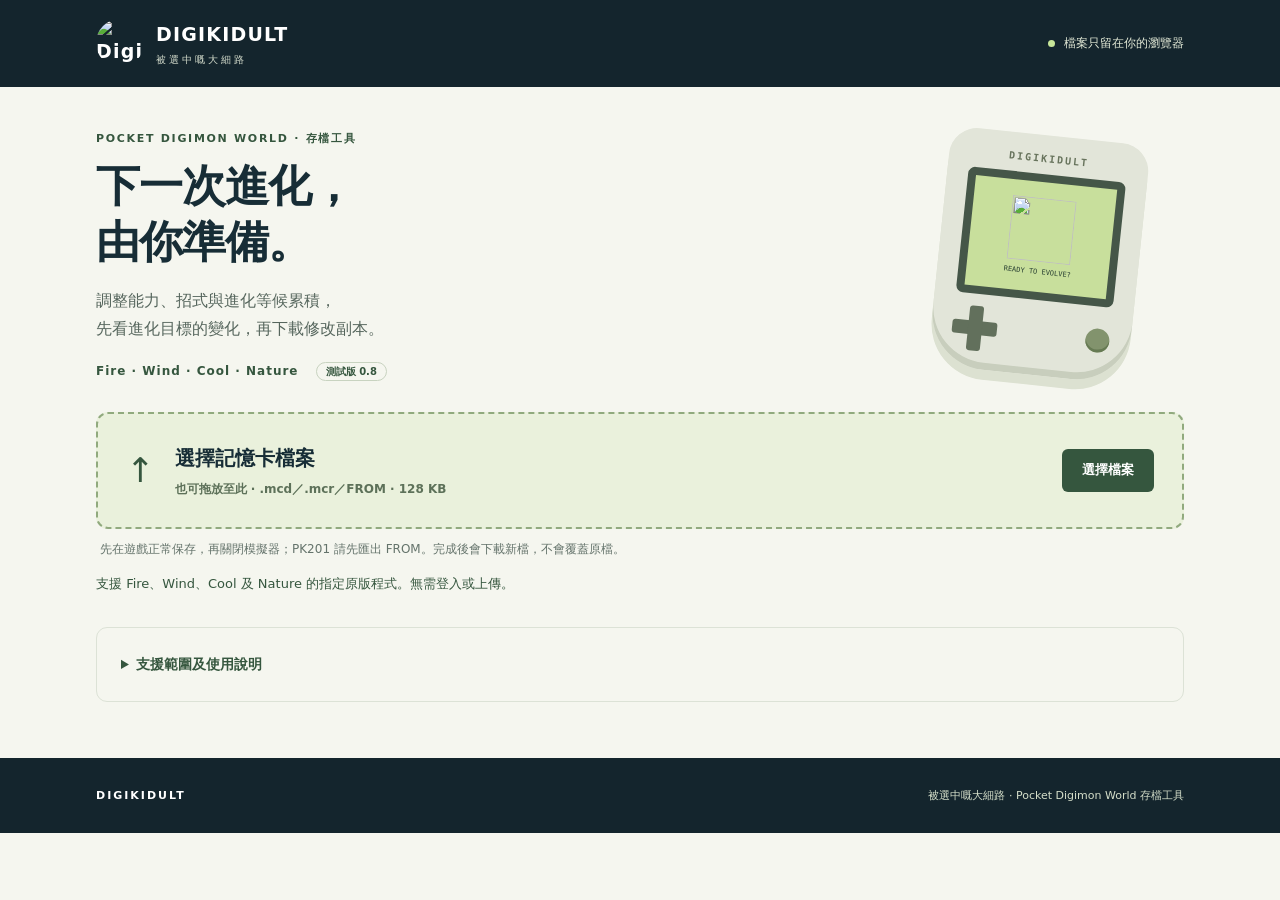
==== PocketDW_edit/index.html @ 3932dcb9 "Add files via upload" ====
<!doctype html>
<html lang="zh-Hant">
<head><meta charset="utf-8"><meta name="viewport" content="width=device-width,initial-scale=1"><meta http-equiv="Content-Security-Policy" content="connect-src 'none'; object-src 'none'; base-uri 'none'"><meta name="description" content="Pocket Digimon World 網頁版存檔修改器。離線處理卡檔，預覽進化目標，下載修改副本。"><title>DigiKidult｜Pocket Digimon World 存檔修改器</title><link rel="stylesheet" href="style.css"><script defer src="data.js"></script><script defer src="evolution-vm.js"></script><script defer src="replacement-data.js"></script><script defer src="replacement.js"></script><script defer src="core.js"></script><script defer src="app.js"></script></head>
<body>
<header class="site-header"><div class="header-inner"><a class="brand" href="#top"><img src="assets/digikidult-logo.jpg" width="48" height="48" alt="DigiKidult"><span>DIGIKIDULT<small>被選中嘅大細路</small></span></a><span class="local-pill"><span></span>檔案只留在你的瀏覽器</span></div></header>
<main id="top">
<section class="intro"><div><p class="eyebrow">POCKET DIGIMON WORLD · 存檔工具</p><h1>下一次進化，<br>由你準備。</h1><p class="intro-copy">調整能力、招式與進化等候累積，<br class="desktop-break">先看進化目標的變化，再下載修改副本。</p><p class="versions">Fire · Wind · Cool · Nature <span>測試版 0.8</span></p></div><div class="pocket" aria-hidden="true"><div class="pocket-top">DIGIKIDULT</div><div class="screen"><img src="assets/IMG1_003-portrait.png" alt=""><span>READY TO EVOLVE?</span></div><div class="controls"><i></i><b></b></div></div></section>
<section id="upload-section" aria-labelledby="upload-title"><h2 class="sr-only" id="upload-title">讀取存檔</h2><label class="drop-zone" id="drop-zone"><input id="file-input" type="file" aria-label="選擇記憶卡檔案"><span class="upload-icon" aria-hidden="true">↑</span><span><strong id="upload-label">選擇記憶卡檔案</strong><small>也可拖放至此 · .mcd／.mcr／FROM · 128 KB</small></span><span class="file-cta">選擇檔案</span></label><p class="upload-help">先在遊戲正常保存，再關閉模擬器；PK201 請先匯出 FROM。完成後會下載新檔，不會覆蓋原檔。</p></section>
<p id="status" class="status" role="status" aria-live="polite">支援 Fire、Wind、Cool 及 Nature 的指定原版程式。無需登入或上傳。</p><div id="load-error" class="notice error" role="alert" hidden></div>
<section id="workspace" hidden>
<div class="file-strip"><div><span class="tag" id="version-tag"></span><strong id="file-name"></strong><small id="card-detail"></small></div><button id="backup-btn" class="button subtle" type="button">下載原檔備份</button></div>
<div id="readonly-notice" class="notice" hidden><strong>這份卡檔暫時只能檢視</strong><ul id="readonly-reasons"></ul></div>
<div class="editor-layout"><aside class="partners"><div class="section-label"><span>01</span><h2>選擇夥伴</h2></div><div id="slot-list" role="group" aria-label="夥伴槽"></div><p class="aside-note">幼年期仍會顯示成長路線的參考圖像。直接更換目前支援 Fire、Wind、Cool 及 Nature 夥伴；活動切換及身份資料暫不開放。</p></aside>
<div class="editor-main"><div class="partner-heading"><div><p id="partner-context" class="eyebrow"></p><h2 id="partner-name"></h2><p id="partner-ja" lang="ja"></p></div><button id="reset-slot" class="text-button" type="button">還原這位夥伴</button></div>
<section class="panel" aria-labelledby="replacement-title"><div class="panel-heading"><h3 id="replacement-title">直接更換數碼獸</h3><span class="tag">四版更換測試</span></div><p>保留能力、招式、年齡及對戰紀錄，更換目前夥伴的種類與圖像，需要時一併更新適用對話。這不會按原版進化重新分配能力或重設等候時間。</p><p><strong>保留的參考育成時間：</strong><span id="life-age"></span></p><p class="field-note">由遊戲內累積值換算，並非現實遊玩時長；與下方的進化等候累積是兩項不同資料。這裏只供查看，不會重設年齡。</p><p id="life-warning" class="notice small" hidden></p><label>載入相應版本的資源資料<input id="replacement-pack" type="file" accept=".json"></label><p id="replacement-pack-status" class="field-note" role="status">資源資料在本機讀取，不會上傳；公開網頁下載包不包含遊戲原始圖像。</p><p id="replacement-lock" class="notice small"></p><fieldset id="replacement-fields"><legend class="sr-only">選擇更換目標</legend><label>更換成<select id="replacement-select"></select></label><div id="replacement-preview" class="evolution-preview"></div></fieldset><p id="replacement-evolution-note" class="notice small" hidden></p><p class="field-note">支援 Fire 24 隻、Wind 21 隻、Cool 17 隻及 Nature 17 隻，會按目標配對該版本的原版對話，只可更換活動中的正常成長夥伴。四版均有代表案例通過 PK201 圖像、心情對話、保存及重開測試。Nature 以原版資源製作的參考卡起步，來源與驗收範圍見使用說明；其他目標及分支尚未逐一遊玩驗收。請用副本測試。</p></section>
<section class="panel evolution-panel" aria-labelledby="evolution-title"><div class="panel-heading"><div><p class="eyebrow">進化準備</p><h3 id="evolution-title">進化等候累積</h3></div><span class="tag accent">重點功能</span></div><p>這是<strong>已等候的累積值</strong>，不是剩餘倒數。時間太高，有上限的路線反而會失效；其他進化條件仍然需要符合。</p><p id="wait-lock" class="notice small" hidden></p><fieldset id="wait-fields"><legend class="sr-only">調整進化等候累積</legend><div class="wait-controls"><label class="number-field">累積參考小時<span class="input-unit"><input id="wait-hours" type="number" min="0" max="48" step="any" inputmode="decimal"><span>小時</span></span></label><div class="presets" role="group" aria-label="等候時間快捷設定"><button type="button" data-wait="0">重設為 0</button><button type="button" data-wait="6">6 小時</button><button type="button" data-wait="24">24 小時</button><button type="button" data-wait="48">48 小時</button></div></div><small class="field-note">參考時間不等於現實時間。首版可設定 0–48 參考小時，涵蓋目前已知的等候條件。</small><details class="fine-adjust"><summary>精細調整原始計數</summary><label>累積計數<input id="wait-raw" type="number" min="0" max="5529600" step="1" inputmode="numeric"></label><small>原版有些上限只差 1 個計數便會失去資格。1 參考小時＝115,200 個計數。</small></details></fieldset><div class="preview-label">按目前條件，原版會選中的進化目標</div><div class="evolution-preview" id="evolution-preview" aria-live="polite"></div><p id="target-change" class="notice small" hidden></p><p class="field-note">預覽使用卡內的原版進化判定，會連同這次調整的能力及心情重新計算；不會直接更換數碼獸。</p></section>
<section class="panel" aria-labelledby="stats-title"><div class="panel-heading"><h3 id="stats-title">能力</h3><span class="caption">最大容量及戰鬥能力</span></div><fieldset id="stats-fields"><legend class="sr-only">調整六項能力</legend><div class="stats-grid" id="stats-grid"></div></fieldset><p class="field-note">提高最大 HP／MP 後，對戰開始時會補滿。若調低至目前值以下，修改預覽會一併列出目前值的調整。</p></section>
<section class="panel" aria-labelledby="battle-title"><div class="panel-heading"><h3 id="battle-title">對戰紀錄</h3><span class="caption">各項 0–255</span></div><p>可分別調整勝率用勝場、參戰次數，以及連勝／連敗相關計數。勝率用勝場不能多於參戰計數。</p><fieldset id="battle-fields"><legend class="sr-only">調整對戰紀錄</legend><div class="stats-grid" id="battle-grid"></div></fieldset><p id="battle-rate" class="field-note" aria-live="polite"></p><details><summary>為何這些數字可能跟印象中的勝敗不同？</summary><p>Fire 的 PS1 勝利流程會令連勝相關計數增加 2，卻不增加勝率用勝場；Wind 程式亦有相同處理。Cool 的 PS1 勝利及已測試的 PocketStation 勝利流程則各增加 1。連敗相關計數並非累積敗場；參戰計數亦不能當作完整終身紀錄。</p><p>修改這些數值可能影響進化條件，上方會重新預覽。這項功能不會改變已完成的對戰結果。</p></details></section>
<section class="panel" aria-labelledby="mood-title"><div class="panel-heading"><h3 id="mood-title">心情</h3><span class="caption">原版數值 0–15</span></div><fieldset id="mood-fields"><legend class="sr-only">調整心情</legend><div class="mood-control"><input id="mood-slider" aria-label="心情值" type="range" min="0" max="15" step="1"><input id="mood-number" aria-label="精確心情值" type="number" min="0" max="15" step="1" inputmode="numeric"></div></fieldset><p class="field-note">數字越大不代表越開心。不同心情也會影響進化路線，調整後請看上方目標預覽。</p></section>
<section class="panel" aria-labelledby="moves-title"><div class="panel-heading"><h3 id="moves-title">已學招式</h3><span id="move-count" class="tag"></span></div><p id="pending-note" class="notice small" hidden>有新招式尚待處理。請先在遊戲中確認或取消，再正常保存及重新讀取卡檔；其他項目仍可調整。</p><fieldset id="move-fields"><legend class="sr-only">調整已學招式</legend><div id="move-list" class="move-list"></div><div class="move-add"><label>搜尋招式<input id="move-search" type="search" placeholder="中文、日文或編號"></label><label class="move-select-label">新增招式<select id="move-select"></select></label><button id="add-move" class="button secondary" type="button">加入</button></div></fieldset><p class="field-note">只列共通及這位夥伴目前屬性的招式，最多 8 招。中文為閱讀譯名，日文保留對照；自學智力門檻供參考。</p></section>
</div></div>
<section class="review panel" aria-labelledby="review-title"><div class="section-label"><span>02</span><h2 id="review-title">核對修改</h2></div><p id="review-summary">尚未有改動。</p><div id="edit-error" class="notice error" role="alert" hidden></div><div id="change-list"></div><div class="download-row"><button id="reset-all" class="text-button" type="button">還原全部修改</button><button id="export-btn" class="button primary" type="button" disabled>下載修改版卡檔 <span aria-hidden="true">↓</span></button></div><p class="field-note">輸出會重新驗證，只改預覽列出的項目。下載後請用副本在模擬器載入、保存，再退出重開核對。</p><p id="download-status" role="status" aria-live="polite"></p></section>
</section>
<details class="help panel"><summary>支援範圍及使用說明</summary><p>支援已驗證的 128 KB 原始記憶卡、15 格 MCX0 遊戲檔，以及 Fire、Wind、Cool、Nature 的指定原版程式。其他版本只供檢視；不支援把單一存檔匯出檔、即時快照或光碟映像當作卡檔。</p><p>卡檔在本機瀏覽器處理，不會上傳。身份、姓名、合體歷史、未明旗標、遊戲程式會保留；直接更換時更新目標圖像，並按需要同步適用對話。不提供強制進化；直接更換只限已列明的測試範圍。</p><p>這是測試版：已進行原版程式判定及檔案檢查；部分更換案例已完成遊玩、保存及重開測試；其餘目標及全部分支仍需驗收。<a href="README.md">閱讀驗證及版本說明</a></p></details>
<noscript><p class="notice">請啟用 JavaScript 才能使用本機存檔工具。</p></noscript>
</main><footer><strong>DIGIKIDULT</strong><span>被選中嘅大細路 · Pocket Digimon World 存檔工具</span></footer>
</body></html>
---- PocketDW_edit/style.css ----
:root{--ink:#172d36;--muted:#64736b;--paper:#f5f6ef;--line:#dce2d6;--green:#35563e;--lime:#c7e699;--dark:#14252d;--white:#fff;--orange:#8a5628}*{box-sizing:border-box}body{margin:0;color:var(--ink);background:var(--paper);font:16px/1.75 system-ui,"Microsoft JhengHei",sans-serif}button,input,select{font:inherit}button,a,input,select{touch-action:manipulation}button{cursor:pointer}button:disabled{cursor:not-allowed;opacity:.45}a{color:var(--green)}[hidden]{display:none!important}:focus-visible{outline:3px solid #85aa50;outline-offset:3px}.sr-only{position:absolute;width:1px;height:1px;padding:0;margin:-1px;overflow:hidden;clip:rect(0,0,0,0);white-space:nowrap;border:0}.site-header{background:var(--dark);color:#fff}.header-inner{max-width:1140px;margin:auto;padding:18px 26px;display:flex;align-items:center;justify-content:space-between;gap:20px}.brand{display:flex;gap:12px;align-items:center;color:#fff;text-decoration:none;font-size:19px;font-weight:850;letter-spacing:1.2px}.brand img{border-radius:50%}.brand small{display:block;font-size:10px;font-weight:500;letter-spacing:3px;color:#d3dbcb}.local-pill{display:flex;gap:9px;align-items:center;font-size:12px;color:#e2e9d6}.local-pill>span{width:7px;height:7px;background:var(--lime);border-radius:50%}main{max-width:1140px;margin:auto;padding:0 26px 36px}.intro{display:grid;grid-template-columns:1fr 290px;align-items:center;gap:40px;padding:42px 0 30px}.eyebrow{font-size:11px;letter-spacing:1.7px;font-weight:750;color:var(--green);margin:0 0 10px}h1{font-size:44px;line-height:1.28;letter-spacing:-1px;margin:8px 0 16px}h2,h3{line-height:1.4;margin:0}h2{font-size:24px}h3{font-size:22px}.intro-copy{font-size:16px;color:#56665d;margin:0}.versions{font-size:12px;letter-spacing:1px;font-weight:700;color:var(--green);margin:18px 0 0}.versions span{margin-left:12px;padding:3px 9px;border:1px solid #c8d3c0;border-radius:20px;font-size:10px;letter-spacing:0}.pocket{width:200px;justify-self:center;transform:rotate(6deg);border-radius:28px 28px 56px 56px;background:#e2e5d9;padding:18px 21px 22px;box-shadow:inset 0 -7px 0 #c8cebd,0 10px 0 #dce1d1}.pocket-top{text-align:center;font:bold 10px monospace;letter-spacing:2px;color:#68745d;padding-bottom:10px}.screen{background:#c8df9c;border:8px solid #455648;border-radius:7px;height:126px;display:flex;flex-direction:column;align-items:center;justify-content:center;image-rendering:pixelated}.screen img{width:64px;height:64px;object-fit:contain;image-rendering:pixelated}.screen span{font:7px monospace;padding-top:6px;color:#294032}.controls{height:38px;display:flex;align-items:center;justify-content:space-between;margin-top:15px}.controls i{width:45px;height:14px;background:#62705c;border-radius:3px;position:relative}.controls i:after{content:"";position:absolute;width:14px;height:45px;background:#62705c;left:16px;top:-15px;border-radius:3px}.controls b{width:24px;height:24px;border-radius:50%;background:#82936d;box-shadow:inset 0 -3px #667a53}.drop-zone{position:relative;display:flex;align-items:center;gap:20px;padding:27px 28px;border:2px dashed #91aa7e;border-radius:12px;background:#eaf1dc;cursor:pointer;overflow:hidden}.drop-zone:focus-within,.drop-zone.dragging{outline:3px solid #70964d;outline-offset:3px;background:#deebc7}.drop-zone input{position:absolute;width:1px;height:1px;opacity:0}.upload-icon{font-size:34px;font-weight:300;color:var(--green);line-height:1}.drop-zone strong{display:block;font-size:20px;overflow-wrap:anywhere}.drop-zone small{display:block;font-size:12px;color:#5d7159;margin-top:3px}.file-cta{margin-left:auto;flex-shrink:0;background:var(--green);color:white;padding:10px 20px;border-radius:6px;font-size:13px;font-weight:700}.upload-help{color:var(--muted);font-size:12px;margin:10px 4px}.status{font-size:13px;color:var(--green);min-height:1.75em}.notice{background:#fff4dd;border:1px solid #e4d0a5;border-radius:8px;padding:15px 18px;color:#694b29;font-size:14px;margin:16px 0}.notice.error{background:#fceee8;border-color:#e3b7a8;color:#8b3b28}.notice.small{padding:10px 13px;font-size:12px}.notice ul{margin-bottom:0;padding-left:20px}.file-strip{display:flex;justify-content:space-between;align-items:center;gap:18px;padding:20px 0;margin:20px 0;border-top:1px solid var(--line);border-bottom:1px solid var(--line)}.file-strip strong{font-size:14px;margin-left:9px;overflow-wrap:anywhere}.file-strip small{display:block;font-size:11px;color:var(--muted);margin-top:6px}.tag{display:inline-block;padding:3px 10px;border-radius:20px;background:#e8eddf;color:var(--green);font-size:11px;font-weight:750;white-space:nowrap}.tag.accent{background:var(--lime)}.button{border:0;border-radius:7px;padding:11px 18px;font-size:14px;font-weight:750;line-height:1.5;display:inline-flex;gap:18px;align-items:center;justify-content:center}.button.primary{background:var(--green);color:white;padding:15px 24px;font-size:16px}.button.secondary{background:#e3eccf;color:var(--green)}.button.subtle{border:1px solid #c9d2c0;color:var(--green);background:transparent;font-size:12px}.text-button{background:none;border:0;padding:8px 0;color:var(--green);text-decoration:underline;text-underline-offset:5px;font-size:12px}.editor-layout{display:grid;grid-template-columns:230px minmax(0,1fr);gap:26px;margin-top:30px}.partners{align-self:start;position:sticky;top:20px}.section-label{display:flex;align-items:center;gap:12px;margin-bottom:18px}.section-label>span{font:11px monospace;letter-spacing:1px;color:var(--green);background:#e3ebd5;border-radius:50%;width:28px;height:28px;display:grid;place-items:center}.section-label h2{font-size:19px}.slot-button{width:100%;display:flex;align-items:center;gap:12px;border:1px solid var(--line);border-radius:9px;margin:8px 0;padding:12px;background:#fff;color:var(--ink);text-align:left;min-height:83px}.slot-button.active{border:2px solid #54764b;padding:11px;background:#eaf1df}.slot-button img{width:42px;height:42px;image-rendering:pixelated;object-fit:contain;flex-shrink:0}.slot-button strong{display:block;font-size:14px}.slot-button small{display:block;font-size:10px;color:var(--muted);margin-top:4px}.slot-button .empty-icon{width:42px;height:42px;border:1px dashed #b9c3ad;border-radius:50%;display:grid;place-items:center;color:#7b8b71}.aside-note{font-size:11px;color:var(--muted);line-height:1.9;padding:10px 3px}.partner-heading{display:flex;justify-content:space-between;align-items:center;gap:12px;margin-bottom:18px}.partner-heading h2{font-size:27px}.partner-heading [lang=ja]{font-size:12px;color:var(--muted);margin:6px 0 0}.partner-heading .eyebrow{margin-bottom:5px;font-size:10px}.panel{border:1px solid var(--line);background:white;border-radius:11px;padding:24px;margin-bottom:20px;min-width:0}.panel p{font-size:13px;color:#5b6c61}.panel-heading{display:flex;align-items:center;justify-content:space-between;gap:12px;margin-bottom:14px}.caption{font-size:11px;color:var(--muted)}.evolution-panel{border-top:4px solid #89ab62;background:linear-gradient(130deg,#fff 65%,#f0f5e7)}.evolution-panel .eyebrow{margin-bottom:4px}fieldset{border:0;padding:0;margin:0;min-width:0}fieldset:disabled{opacity:.6}label{font-size:13px;font-weight:600}input[type=number],input[type=search],select{display:block;min-width:0;width:100%;border:1px solid #cbd4c2;border-radius:6px;background:#fff;color:var(--ink);padding:10px 12px;margin-top:6px;line-height:1.5}input[type=number]:focus,input[type=search]:focus,select:focus{border-color:#5f8148;outline:2px solid #d3e4b8}input:invalid{border-color:#ae6649}.wait-controls{display:flex;gap:18px;align-items:end;flex-wrap:wrap}.number-field{min-width:175px;flex:1}.input-unit{position:relative;display:block}.input-unit input{padding-right:50px;font-weight:800;font-size:21px}.input-unit>span{position:absolute;right:13px;top:18px;font-size:11px;color:var(--muted)}.presets{display:grid;grid-template-columns:repeat(2,1fr);gap:7px;padding-bottom:1px}.presets button{background:#edf3e2;border:1px solid #d3dfc4;border-radius:6px;color:var(--green);padding:9px 12px;font-size:12px;font-weight:650}.presets button:first-child{background:#d9e9bd}.field-note{display:block;font-size:11px!important;color:var(--muted)!important;line-height:1.85;margin:12px 0 0}.fine-adjust{font-size:11px;border-top:1px solid var(--line);margin-top:14px;padding:10px 0}.fine-adjust summary{cursor:pointer;color:var(--green)}.fine-adjust label{display:block;max-width:240px;margin-top:10px}.fine-adjust small{display:block;margin-top:8px;color:var(--muted)}.preview-label{font-size:11px;font-weight:750;color:var(--green);margin:15px 0 10px}.evolution-preview{display:grid;grid-template-columns:1fr 26px 1fr;align-items:center;gap:10px}.evo-result{background:#f0f4e8;border:1px solid #dce5d0;border-radius:8px;padding:14px;display:flex;align-items:center;gap:12px;min-height:90px}.evo-result>img{width:44px;height:44px;image-rendering:pixelated;object-fit:contain}.evo-result small{display:block;font-size:10px;color:var(--muted)}.evo-result strong{font-size:14px;display:block}.evo-result .no-target{font-size:13px}.evo-result.after{background:#e4efd3;border-color:#c4d7ae}.evo-arrow{font-size:22px;color:#789162;text-align:center}.preview-unavailable{grid-column:1/-1;font-size:13px;padding:14px;background:#eff2e9;border-radius:7px;color:var(--muted)}.stats-grid{display:grid;grid-template-columns:repeat(3,minmax(0,1fr));gap:16px}.stats-grid label span{display:block;font-size:10px;color:var(--muted);font-weight:400}.stats-grid input{font-size:19px;font-weight:750}.mood-control{display:flex;align-items:center;gap:24px}.mood-control input[type=range]{flex:1;accent-color:var(--green)}.mood-control input[type=number]{width:82px;font-size:19px;font-weight:750;margin:0}.move-list{display:grid;gap:8px}.move-chip{display:flex;align-items:center;gap:12px;padding:11px 13px;background:#f2f5ec;border-radius:7px;border:1px solid #e3e8d9}.move-chip>span{flex:1;min-width:0}.move-chip strong{display:block;font-size:14px}.move-chip small{display:block;font-size:11px;color:var(--muted)}.move-chip button{border:0;background:transparent;font-size:20px;color:#68785e;padding:0 7px}.move-add{display:grid;grid-template-columns:1fr 1.5fr auto;gap:10px;align-items:end;margin-top:18px}.move-add input,.move-add select{font-size:12px;padding:10px 9px}.move-add .button{font-size:12px;padding:11px}.review{margin-top:18px;background:#edf2e3;border-color:#cfdcc0}.review .section-label{margin-bottom:10px}.change-row{display:grid;grid-template-columns:1.3fr 1fr;gap:20px;padding:13px 0;border-bottom:1px solid #d7e0cd;font-size:13px}.change-row>strong{font-size:12px}.change-values{color:#455a43;overflow-wrap:anywhere}.change-values del{color:#86917d;text-decoration-thickness:1px}.change-values b{font-weight:750}.download-row{display:flex;justify-content:space-between;align-items:center;gap:16px;margin-top:23px}.help{margin-top:32px;background:transparent}.help summary{font-size:14px;font-weight:750;cursor:pointer;color:var(--green)}footer{background:var(--dark);color:#d4dec9;display:flex;justify-content:space-between;gap:18px;padding:28px max(26px,calc((100vw - 1088px)/2));font-size:11px}footer strong{letter-spacing:2px;color:#fff}
@media(max-width:850px){.editor-layout{grid-template-columns:180px minmax(0,1fr);gap:18px}.slot-button{padding:10px;gap:8px}.slot-button.active{padding:9px}.slot-button img{width:34px;height:34px}.slot-button strong{font-size:12px}.panel{padding:20px}.stats-grid{grid-template-columns:repeat(2,minmax(0,1fr))}.move-add{grid-template-columns:1fr auto}.move-add>label:first-child{grid-column:1/-1}.intro{grid-template-columns:1fr 230px}.evo-result{gap:8px;padding:10px}.evo-result>img{width:32px;height:32px}}
@media(max-width:620px){.header-inner{padding:14px 18px}.brand{font-size:15px;gap:9px}.brand img{width:38px;height:38px}.brand small{font-size:8px;letter-spacing:1px}.local-pill{font-size:0;gap:0}.local-pill>span{width:9px;height:9px}main{padding:0 16px 24px}.intro{grid-template-columns:1fr 120px;gap:6px;padding:28px 0 24px}h1{font-size:29px}.intro .eyebrow{font-size:8px;letter-spacing:.7px}.intro-copy{font-size:12px;line-height:1.9}.desktop-break{display:none}.versions{font-size:10px;letter-spacing:.5px}.versions span{font-size:8px;margin-left:5px;padding:2px 5px}.pocket{width:108px;padding:11px 11px 16px;border-radius:18px 18px 31px 31px}.pocket-top{font-size:6px;letter-spacing:1px;padding-bottom:6px}.screen{border-width:5px;height:73px}.screen img{width:38px;height:38px}.screen span{font-size:4px;padding-top:2px}.controls{height:20px;margin-top:10px}.controls i{width:25px;height:8px}.controls i:after{height:25px;width:8px;left:9px;top:-9px}.controls b{width:15px;height:15px}.drop-zone{padding:20px 15px;gap:12px}.drop-zone strong{font-size:16px}.drop-zone small{font-size:10px}.upload-icon{font-size:28px}.file-cta{display:none}.upload-help,.status{font-size:11px}.file-strip{align-items:start;gap:10px;padding:16px 0}.file-strip strong{display:block;margin:7px 0 0;font-size:12px}.file-strip .button{font-size:10px;padding:8px;flex-shrink:0}.editor-layout{display:block;margin-top:20px}.partners{position:static}.partners .section-label{margin-bottom:10px}#slot-list{display:flex;gap:8px;overflow-x:auto;padding:2px 2px 8px}.slot-button{width:140px;min-width:140px;margin:0;min-height:72px;gap:8px}.slot-button img{width:34px;height:34px}.slot-button strong{font-size:12px}.slot-button small{font-size:9px}.aside-note{font-size:10px;padding:0;margin:8px 0 22px}.partner-heading{margin:18px 0}.partner-heading h2{font-size:23px}.partner-heading .text-button{font-size:10px}.partner-heading .eyebrow{font-size:9px}.panel{padding:17px;margin-bottom:16px}.panel-heading{gap:10px}h3{font-size:20px}.caption{font-size:10px}.panel p{font-size:12px}.wait-controls{gap:12px;display:block}.number-field{display:block}.presets{grid-template-columns:repeat(4,1fr);margin-top:12px}.presets button{padding:8px 4px;font-size:10px}.input-unit input{font-size:21px}.fine-adjust{font-size:10px}.evolution-preview{gap:5px;grid-template-columns:1fr 20px 1fr}.evo-result{display:flex;flex-direction:column;gap:5px;text-align:center;padding:12px 7px;min-height:120px}.evo-result>img{width:42px;height:42px}.evo-result strong{font-size:12px}.evo-result small{font-size:9px}.stats-grid{gap:12px}.stats-grid input{font-size:19px}.stats-grid label{font-size:12px}.stats-grid label span{font-size:9px}.field-note{font-size:10px!important}.move-chip strong{font-size:13px}.move-chip small{font-size:10px}.move-add{gap:9px}.move-add label{font-size:11px}.move-add select{font-size:11px}.review{padding:18px}.change-row{grid-template-columns:1fr;gap:6px;padding:12px 0}.change-row>strong{font-size:12px}.download-row{flex-direction:column-reverse;gap:13px}.download-row .primary{width:100%;font-size:15px;padding:14px}.help{margin-top:24px}footer{padding:23px 18px;flex-direction:column;gap:6px;font-size:10px}}
@media(prefers-reduced-motion:reduce){*{scroll-behavior:auto!important}}
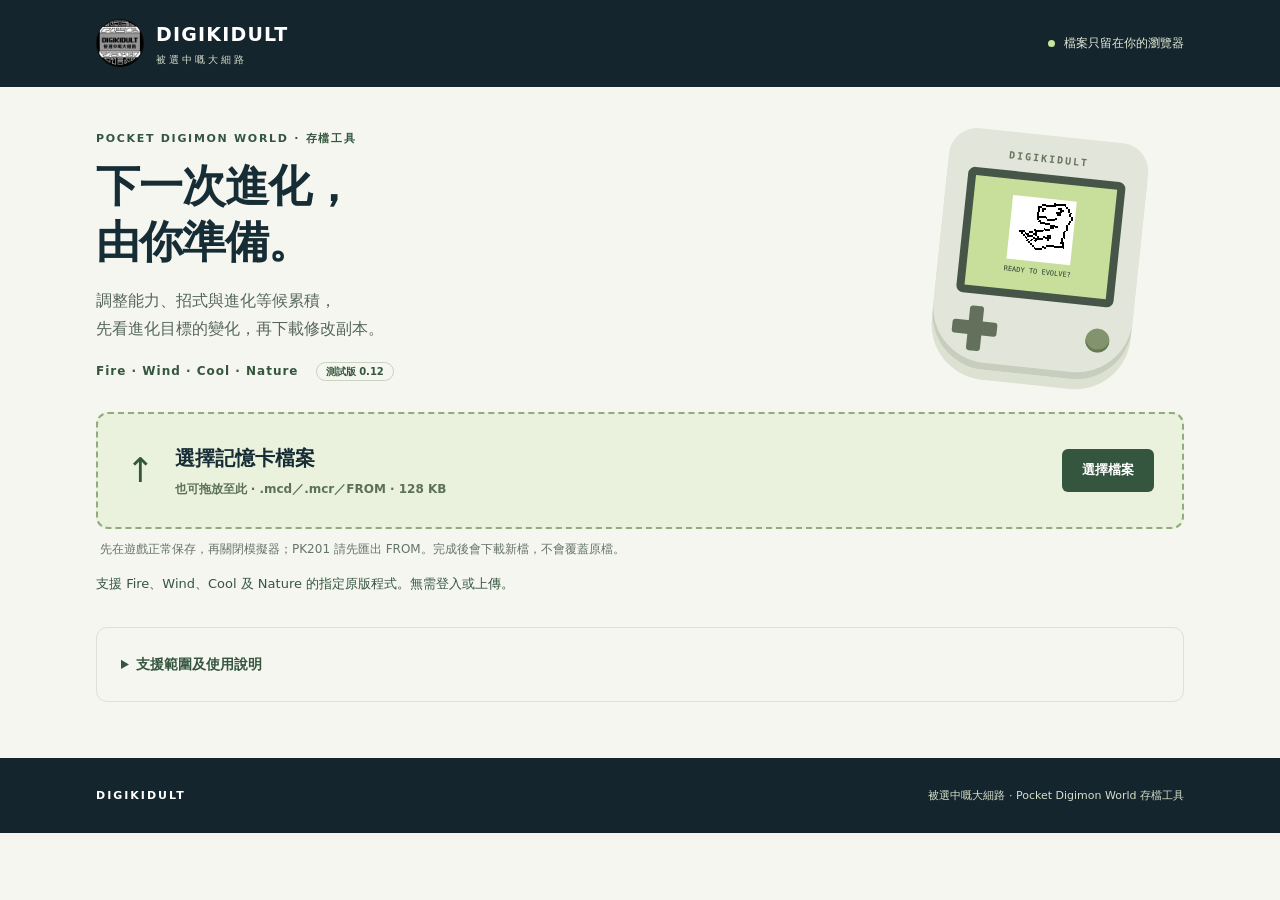
==== commit 0745c1c5: "Add files via upload" ====
--- a/PocketDW_edit/index.html
+++ b/PocketDW_edit/index.html
@@ -1,27 +1,29 @@
 <!doctype html>
 <html lang="zh-Hant">
-<head><meta charset="utf-8"><meta name="viewport" content="width=device-width,initial-scale=1"><meta http-equiv="Content-Security-Policy" content="connect-src 'none'; object-src 'none'; base-uri 'none'"><meta name="description" content="Pocket Digimon World 網頁版存檔修改器。離線處理卡檔，預覽進化目標，下載修改副本。"><title>DigiKidult｜Pocket Digimon World 存檔修改器</title><link rel="stylesheet" href="style.css"><script defer src="data.js"></script><script defer src="evolution-vm.js"></script><script defer src="replacement-data.js"></script><script defer src="replacement.js"></script><script defer src="core.js"></script><script defer src="app.js"></script></head>
+<head><meta charset="utf-8"><meta name="viewport" content="width=device-width,initial-scale=1"><meta http-equiv="Content-Security-Policy" content="connect-src 'none'; object-src 'none'; base-uri 'none'"><meta name="description" content="Pocket Digimon World 網頁版存檔修改器。離線處理卡檔，預覽進化目標，下載修改副本。"><title>DigiKidult｜Pocket Digimon World 存檔修改器</title><link rel="stylesheet" href="style.css"><script defer src="data.js"></script><script defer src="evolution-vm.js"></script><script defer src="replacement-data.js"></script><script defer src="replacement.js"></script><script defer src="preparation-data.js"></script><script defer src="preparation.js"></script><script defer src="core.js"></script><script defer src="app.js"></script></head>
 <body>
 <header class="site-header"><div class="header-inner"><a class="brand" href="#top"><img src="assets/digikidult-logo.jpg" width="48" height="48" alt="DigiKidult"><span>DIGIKIDULT<small>被選中嘅大細路</small></span></a><span class="local-pill"><span></span>檔案只留在你的瀏覽器</span></div></header>
 <main id="top">
-<section class="intro"><div><p class="eyebrow">POCKET DIGIMON WORLD · 存檔工具</p><h1>下一次進化，<br>由你準備。</h1><p class="intro-copy">調整能力、招式與進化等候累積，<br class="desktop-break">先看進化目標的變化，再下載修改副本。</p><p class="versions">Fire · Wind · Cool · Nature <span>測試版 0.8</span></p></div><div class="pocket" aria-hidden="true"><div class="pocket-top">DIGIKIDULT</div><div class="screen"><img src="assets/IMG1_003-portrait.png" alt=""><span>READY TO EVOLVE?</span></div><div class="controls"><i></i><b></b></div></div></section>
+<section class="intro"><div><p class="eyebrow">POCKET DIGIMON WORLD · 存檔工具</p><h1>下一次進化，<br>由你準備。</h1><p class="intro-copy">調整能力、招式與進化等候累積，<br class="desktop-break">先看進化目標的變化，再下載修改副本。</p><p class="versions">Fire · Wind · Cool · Nature <span>測試版 0.12</span></p></div><div class="pocket" aria-hidden="true"><div class="pocket-top">DIGIKIDULT</div><div class="screen"><img src="assets/IMG1_003-portrait.png" alt=""><span>READY TO EVOLVE?</span></div><div class="controls"><i></i><b></b></div></div></section>
 <section id="upload-section" aria-labelledby="upload-title"><h2 class="sr-only" id="upload-title">讀取存檔</h2><label class="drop-zone" id="drop-zone"><input id="file-input" type="file" aria-label="選擇記憶卡檔案"><span class="upload-icon" aria-hidden="true">↑</span><span><strong id="upload-label">選擇記憶卡檔案</strong><small>也可拖放至此 · .mcd／.mcr／FROM · 128 KB</small></span><span class="file-cta">選擇檔案</span></label><p class="upload-help">先在遊戲正常保存，再關閉模擬器；PK201 請先匯出 FROM。完成後會下載新檔，不會覆蓋原檔。</p></section>
 <p id="status" class="status" role="status" aria-live="polite">支援 Fire、Wind、Cool 及 Nature 的指定原版程式。無需登入或上傳。</p><div id="load-error" class="notice error" role="alert" hidden></div>
 <section id="workspace" hidden>
 <div class="file-strip"><div><span class="tag" id="version-tag"></span><strong id="file-name"></strong><small id="card-detail"></small></div><button id="backup-btn" class="button subtle" type="button">下載原檔備份</button></div>
 <div id="readonly-notice" class="notice" hidden><strong>這份卡檔暫時只能檢視</strong><ul id="readonly-reasons"></ul></div>
-<div class="editor-layout"><aside class="partners"><div class="section-label"><span>01</span><h2>選擇夥伴</h2></div><div id="slot-list" role="group" aria-label="夥伴槽"></div><p class="aside-note">幼年期仍會顯示成長路線的參考圖像。直接更換目前支援 Fire、Wind、Cool 及 Nature 夥伴；活動切換及身份資料暫不開放。</p></aside>
+<p id="batch-summary" class="notice small" role="status"></p><div class="editor-layout"><aside class="partners"><div class="section-label"><span>01</span><h2>選擇夥伴</h2></div><div id="slot-list" role="group" aria-label="夥伴槽"></div><p class="aside-note">幼年期仍會顯示成長路線的參考圖像。五個位置可分別準備同版本進化，包含休止中的夥伴。直接更換仍只限活動夥伴；活動切換及身份資料暫不開放。</p></aside>
 <div class="editor-main"><div class="partner-heading"><div><p id="partner-context" class="eyebrow"></p><h2 id="partner-name"></h2><p id="partner-ja" lang="ja"></p></div><button id="reset-slot" class="text-button" type="button">還原這位夥伴</button></div>
+<section class="panel evolution-panel" aria-labelledby="prepare-title"><div class="panel-heading"><h3 id="prepare-title">回到 PS1 正式進化</h3><span class="tag accent">四版自動配好條件</span></div><p>只列目前種類在原版直接相連的下一階，不會跳級或跨版本。選好目標後，工具會一併配好能力、時間、合體屬性／次數、心情、參戰及照顧紀錄。</p><label>準備進化成<select id="prepare-select"></select></label><label class="preparation-mode-label">配搭方式<select id="prepare-mode"><option value="minimal">改動最少</option><option value="keepStats">盡量保留能力</option></select></label><p class="field-note">「改動最少」可降低能力以避開其他路線；「盡量保留能力」只保留或提高六項能力，無可用方案時會提示，不會自行降能力。兩種方式都會自動配好所需合體及照顧紀錄。</p><p id="prepare-lock" class="notice small" hidden></p><button id="prepare-apply" class="button secondary" type="button">自動配好進化條件</button> <button id="prepare-cancel" class="text-button" type="button" hidden>取消進化準備標記</button><p id="prepare-status" class="field-note" role="status"></p><details><summary>查看建議方案：所需／目前／套用後</summary><div id="prepare-requirements" class="requirement-list"></div></details><p class="field-note">比較同一配對的不同達成方法，按所選方式配搭。會自動修改所需合體及照顧紀錄，不代表在遊戲實際完成過合體。已有育成時間不會降低；不需要更換用資源包。</p><p class="notice small">四版 125 組指定配對的原版條件及優先次序已研究。四版六組抽樣已通過 PS1 進化、保存及重開，涵蓋合體屬性、次數、照顧紀錄及替代方法。其餘配對、同卡多夥伴切換及新保留能力方案尚未逐項實際遊玩驗收，請用副本測試；詳見使用說明。</p><details><summary>如何使用及撤回？</summary><p>套用後先看下方「核對修改」，下載副本並在 PS1 遊戲選「進化」確認。可先為卡內其他同版本夥伴設定目標，一次下載；回 PS1 逐隻切換、讓遊戲更新配套，再確認進化。完成保存，再載入新存檔才可準備下一階。種類、程式、圖像及對話會保留，由遊戲正式處理進化；不能與直接更換同時套用。</p><p>取消標記只撤回方案補足的育成時間，其餘已套用數值仍保留；完全撤回請按「還原這位夥伴」。幼年期、離家、待確認招式、特殊生命或生命結束範圍不提供方案。</p></details></section>
 <section class="panel" aria-labelledby="replacement-title"><div class="panel-heading"><h3 id="replacement-title">直接更換數碼獸</h3><span class="tag">四版更換測試</span></div><p>保留能力、招式、年齡及對戰紀錄，更換目前夥伴的種類與圖像，需要時一併更新適用對話。這不會按原版進化重新分配能力或重設等候時間。</p><p><strong>保留的參考育成時間：</strong><span id="life-age"></span></p><p class="field-note">由遊戲內累積值換算，並非現實遊玩時長；與下方的進化等候累積是兩項不同資料。這裏只供查看，不會重設年齡。</p><p id="life-warning" class="notice small" hidden></p><label>載入相應版本的資源資料<input id="replacement-pack" type="file" accept=".json"></label><p id="replacement-pack-status" class="field-note" role="status">資源資料在本機讀取，不會上傳；公開網頁下載包不包含遊戲原始圖像。</p><p id="replacement-lock" class="notice small"></p><fieldset id="replacement-fields"><legend class="sr-only">選擇更換目標</legend><label>更換成<select id="replacement-select"></select></label><div id="replacement-preview" class="evolution-preview"></div></fieldset><p id="replacement-evolution-note" class="notice small" hidden></p><p class="field-note">支援 Fire 24 隻、Wind 21 隻、Cool 17 隻及 Nature 17 隻，會按目標配對該版本的原版對話，只可更換活動中的正常成長夥伴。四版均有代表案例通過 PK201 圖像、心情對話、保存及重開測試。Nature 以原版資源製作的參考卡起步，來源與驗收範圍見使用說明；其他目標及分支尚未逐一遊玩驗收。請用副本測試。</p></section>
 <section class="panel evolution-panel" aria-labelledby="evolution-title"><div class="panel-heading"><div><p class="eyebrow">進化準備</p><h3 id="evolution-title">進化等候累積</h3></div><span class="tag accent">重點功能</span></div><p>這是<strong>已等候的累積值</strong>，不是剩餘倒數。時間太高，有上限的路線反而會失效；其他進化條件仍然需要符合。</p><p id="wait-lock" class="notice small" hidden></p><fieldset id="wait-fields"><legend class="sr-only">調整進化等候累積</legend><div class="wait-controls"><label class="number-field">累積參考小時<span class="input-unit"><input id="wait-hours" type="number" min="0" max="48" step="any" inputmode="decimal"><span>小時</span></span></label><div class="presets" role="group" aria-label="等候時間快捷設定"><button type="button" data-wait="0">重設為 0</button><button type="button" data-wait="6">6 小時</button><button type="button" data-wait="24">24 小時</button><button type="button" data-wait="48">48 小時</button></div></div><small class="field-note">參考時間不等於現實時間。首版可設定 0–48 參考小時，涵蓋目前已知的等候條件。</small><details class="fine-adjust"><summary>精細調整原始計數</summary><label>累積計數<input id="wait-raw" type="number" min="0" max="5529600" step="1" inputmode="numeric"></label><small>原版有些上限只差 1 個計數便會失去資格。1 參考小時＝115,200 個計數。</small></details></fieldset><div class="preview-label">按目前條件，原版會選中的進化目標</div><div class="evolution-preview" id="evolution-preview" aria-live="polite"></div><p id="target-change" class="notice small" hidden></p><p class="field-note">預覽使用卡內的原版進化判定，會連同這次調整的能力及心情重新計算；不會直接更換數碼獸。</p></section>
 <section class="panel" aria-labelledby="stats-title"><div class="panel-heading"><h3 id="stats-title">能力</h3><span class="caption">最大容量及戰鬥能力</span></div><fieldset id="stats-fields"><legend class="sr-only">調整六項能力</legend><div class="stats-grid" id="stats-grid"></div></fieldset><p class="field-note">提高最大 HP／MP 後，對戰開始時會補滿。若調低至目前值以下，修改預覽會一併列出目前值的調整。</p></section>
+<section class="panel" aria-labelledby="history-title"><div class="panel-heading"><h3 id="history-title">合體及照顧紀錄</h3><span class="tag">進階修改測試</span></div><p>這些紀錄會影響進化路線。只修改你選擇的項目，下方會重新預覽原版選中的進化目標。</p><p id="history-lock" class="notice small" hidden></p><fieldset id="history-fields"><legend>已記錄的合體屬性</legend><div id="hybrid-checks" class="history-checks"></div><p id="hybrid-original" class="field-note"></p><div id="history-grid" class="stats-grid"></div></fieldset><p class="field-note">屬性勾選和合體次數分別設定；不會自動互相補齊。這裏只改紀錄，不會執行合體、更換目前屬性、變更合體對象或令離家的夥伴回家。次數為原版計數，不能當作完整終身紀錄。</p><p class="notice small">已核對原版進化判定與存檔讀寫；相關自動紀錄修改已隨四版六組抽樣完成 PS1 進化、保存及重開驗收，仍請先用副本測試。進化準備只列原版直接下一階；新增自動配搭仍需實際遊玩驗收。</p></section>
 <section class="panel" aria-labelledby="battle-title"><div class="panel-heading"><h3 id="battle-title">對戰紀錄</h3><span class="caption">各項 0–255</span></div><p>可分別調整勝率用勝場、參戰次數，以及連勝／連敗相關計數。勝率用勝場不能多於參戰計數。</p><fieldset id="battle-fields"><legend class="sr-only">調整對戰紀錄</legend><div class="stats-grid" id="battle-grid"></div></fieldset><p id="battle-rate" class="field-note" aria-live="polite"></p><details><summary>為何這些數字可能跟印象中的勝敗不同？</summary><p>Fire 的 PS1 勝利流程會令連勝相關計數增加 2，卻不增加勝率用勝場；Wind 程式亦有相同處理。Cool 的 PS1 勝利及已測試的 PocketStation 勝利流程則各增加 1。連敗相關計數並非累積敗場；參戰計數亦不能當作完整終身紀錄。</p><p>修改這些數值可能影響進化條件，上方會重新預覽。這項功能不會改變已完成的對戰結果。</p></details></section>
 <section class="panel" aria-labelledby="mood-title"><div class="panel-heading"><h3 id="mood-title">心情</h3><span class="caption">原版數值 0–15</span></div><fieldset id="mood-fields"><legend class="sr-only">調整心情</legend><div class="mood-control"><input id="mood-slider" aria-label="心情值" type="range" min="0" max="15" step="1"><input id="mood-number" aria-label="精確心情值" type="number" min="0" max="15" step="1" inputmode="numeric"></div></fieldset><p class="field-note">數字越大不代表越開心。不同心情也會影響進化路線，調整後請看上方目標預覽。</p></section>
 <section class="panel" aria-labelledby="moves-title"><div class="panel-heading"><h3 id="moves-title">已學招式</h3><span id="move-count" class="tag"></span></div><p id="pending-note" class="notice small" hidden>有新招式尚待處理。請先在遊戲中確認或取消，再正常保存及重新讀取卡檔；其他項目仍可調整。</p><fieldset id="move-fields"><legend class="sr-only">調整已學招式</legend><div id="move-list" class="move-list"></div><div class="move-add"><label>搜尋招式<input id="move-search" type="search" placeholder="中文、日文或編號"></label><label class="move-select-label">新增招式<select id="move-select"></select></label><button id="add-move" class="button secondary" type="button">加入</button></div></fieldset><p class="field-note">只列共通及這位夥伴目前屬性的招式，最多 8 招。中文為閱讀譯名，日文保留對照；自學智力門檻供參考。</p></section>
 </div></div>
 <section class="review panel" aria-labelledby="review-title"><div class="section-label"><span>02</span><h2 id="review-title">核對修改</h2></div><p id="review-summary">尚未有改動。</p><div id="edit-error" class="notice error" role="alert" hidden></div><div id="change-list"></div><div class="download-row"><button id="reset-all" class="text-button" type="button">還原全部修改</button><button id="export-btn" class="button primary" type="button" disabled>下載修改版卡檔 <span aria-hidden="true">↓</span></button></div><p class="field-note">輸出會重新驗證，只改預覽列出的項目。下載後請用副本在模擬器載入、保存，再退出重開核對。</p><p id="download-status" role="status" aria-live="polite"></p></section>
 </section>
-<details class="help panel"><summary>支援範圍及使用說明</summary><p>支援已驗證的 128 KB 原始記憶卡、15 格 MCX0 遊戲檔，以及 Fire、Wind、Cool、Nature 的指定原版程式。其他版本只供檢視；不支援把單一存檔匯出檔、即時快照或光碟映像當作卡檔。</p><p>卡檔在本機瀏覽器處理，不會上傳。身份、姓名、合體歷史、未明旗標、遊戲程式會保留；直接更換時更新目標圖像，並按需要同步適用對話。不提供強制進化；直接更換只限已列明的測試範圍。</p><p>這是測試版：已進行原版程式判定及檔案檢查；部分更換案例已完成遊玩、保存及重開測試；其餘目標及全部分支仍需驗收。<a href="README.md">閱讀驗證及版本說明</a></p></details>
+<details class="help panel"><summary>支援範圍及使用說明</summary><p>支援已驗證的 128 KB 原始記憶卡、15 格 MCX0 遊戲檔，以及 Fire、Wind、Cool、Nature 的指定原版程式。其他版本只供檢視；不支援把單一存檔匯出檔、即時快照或光碟映像當作卡檔。</p><p>卡檔在本機瀏覽器處理，不會上傳。身份、姓名、未明旗標、遊戲程式會保留；合體及照顧紀錄只有在專用欄位明確修改時才會變更；直接更換時更新目標圖像，並按需要同步適用對話。不提供強制進化；直接更換只限已列明的測試範圍。</p><p>這是測試版：已進行原版程式判定及檔案檢查；部分更換案例已完成遊玩、保存及重開測試；其餘目標及全部分支仍需驗收。<a href="README.md">閱讀驗證及版本說明</a></p></details>
 <noscript><p class="notice">請啟用 JavaScript 才能使用本機存檔工具。</p></noscript>
 </main><footer><strong>DIGIKIDULT</strong><span>被選中嘅大細路 · Pocket Digimon World 存檔工具</span></footer>
 </body></html>
--- a/PocketDW_edit/style.css
+++ b/PocketDW_edit/style.css
@@ -1,4 +1,13 @@
-:root{--ink:#172d36;--muted:#64736b;--paper:#f5f6ef;--line:#dce2d6;--green:#35563e;--lime:#c7e699;--dark:#14252d;--white:#fff;--orange:#8a5628}*{box-sizing:border-box}body{margin:0;color:var(--ink);background:var(--paper);font:16px/1.75 system-ui,"Microsoft JhengHei",sans-serif}button,input,select{font:inherit}button,a,input,select{touch-action:manipulation}button{cursor:pointer}button:disabled{cursor:not-allowed;opacity:.45}a{color:var(--green)}[hidden]{display:none!important}:focus-visible{outline:3px solid #85aa50;outline-offset:3px}.sr-only{position:absolute;width:1px;height:1px;padding:0;margin:-1px;overflow:hidden;clip:rect(0,0,0,0);white-space:nowrap;border:0}.site-header{background:var(--dark);color:#fff}.header-inner{max-width:1140px;margin:auto;padding:18px 26px;display:flex;align-items:center;justify-content:space-between;gap:20px}.brand{display:flex;gap:12px;align-items:center;color:#fff;text-decoration:none;font-size:19px;font-weight:850;letter-spacing:1.2px}.brand img{border-radius:50%}.brand small{display:block;font-size:10px;font-weight:500;letter-spacing:3px;color:#d3dbcb}.local-pill{display:flex;gap:9px;align-items:center;font-size:12px;color:#e2e9d6}.local-pill>span{width:7px;height:7px;background:var(--lime);border-radius:50%}main{max-width:1140px;margin:auto;padding:0 26px 36px}.intro{display:grid;grid-template-columns:1fr 290px;align-items:center;gap:40px;padding:42px 0 30px}.eyebrow{font-size:11px;letter-spacing:1.7px;font-weight:750;color:var(--green);margin:0 0 10px}h1{font-size:44px;line-height:1.28;letter-spacing:-1px;margin:8px 0 16px}h2,h3{line-height:1.4;margin:0}h2{font-size:24px}h3{font-size:22px}.intro-copy{font-size:16px;color:#56665d;margin:0}.versions{font-size:12px;letter-spacing:1px;font-weight:700;color:var(--green);margin:18px 0 0}.versions span{margin-left:12px;padding:3px 9px;border:1px solid #c8d3c0;border-radius:20px;font-size:10px;letter-spacing:0}.pocket{width:200px;justify-self:center;transform:rotate(6deg);border-radius:28px 28px 56px 56px;background:#e2e5d9;padding:18px 21px 22px;box-shadow:inset 0 -7px 0 #c8cebd,0 10px 0 #dce1d1}.pocket-top{text-align:center;font:bold 10px monospace;letter-spacing:2px;color:#68745d;padding-bottom:10px}.screen{background:#c8df9c;border:8px solid #455648;border-radius:7px;height:126px;display:flex;flex-direction:column;align-items:center;justify-content:center;image-rendering:pixelated}.screen img{width:64px;height:64px;object-fit:contain;image-rendering:pixelated}.screen span{font:7px monospace;padding-top:6px;color:#294032}.controls{height:38px;display:flex;align-items:center;justify-content:space-between;margin-top:15px}.controls i{width:45px;height:14px;background:#62705c;border-radius:3px;position:relative}.controls i:after{content:"";position:absolute;width:14px;height:45px;background:#62705c;left:16px;top:-15px;border-radius:3px}.controls b{width:24px;height:24px;border-radius:50%;background:#82936d;box-shadow:inset 0 -3px #667a53}.drop-zone{position:relative;display:flex;align-items:center;gap:20px;padding:27px 28px;border:2px dashed #91aa7e;border-radius:12px;background:#eaf1dc;cursor:pointer;overflow:hidden}.drop-zone:focus-within,.drop-zone.dragging{outline:3px solid #70964d;outline-offset:3px;background:#deebc7}.drop-zone input{position:absolute;width:1px;height:1px;opacity:0}.upload-icon{font-size:34px;font-weight:300;color:var(--green);line-height:1}.drop-zone strong{display:block;font-size:20px;overflow-wrap:anywhere}.drop-zone small{display:block;font-size:12px;color:#5d7159;margin-top:3px}.file-cta{margin-left:auto;flex-shrink:0;background:var(--green);color:white;padding:10px 20px;border-radius:6px;font-size:13px;font-weight:700}.upload-help{color:var(--muted);font-size:12px;margin:10px 4px}.status{font-size:13px;color:var(--green);min-height:1.75em}.notice{background:#fff4dd;border:1px solid #e4d0a5;border-radius:8px;padding:15px 18px;color:#694b29;font-size:14px;margin:16px 0}.notice.error{background:#fceee8;border-color:#e3b7a8;color:#8b3b28}.notice.small{padding:10px 13px;font-size:12px}.notice ul{margin-bottom:0;padding-left:20px}.file-strip{display:flex;justify-content:space-between;align-items:center;gap:18px;padding:20px 0;margin:20px 0;border-top:1px solid var(--line);border-bottom:1px solid var(--line)}.file-strip strong{font-size:14px;margin-left:9px;overflow-wrap:anywhere}.file-strip small{display:block;font-size:11px;color:var(--muted);margin-top:6px}.tag{display:inline-block;padding:3px 10px;border-radius:20px;background:#e8eddf;color:var(--green);font-size:11px;font-weight:750;white-space:nowrap}.tag.accent{background:var(--lime)}.button{border:0;border-radius:7px;padding:11px 18px;font-size:14px;font-weight:750;line-height:1.5;display:inline-flex;gap:18px;align-items:center;justify-content:center}.button.primary{background:var(--green);color:white;padding:15px 24px;font-size:16px}.button.secondary{background:#e3eccf;color:var(--green)}.button.subtle{border:1px solid #c9d2c0;color:var(--green);background:transparent;font-size:12px}.text-button{background:none;border:0;padding:8px 0;color:var(--green);text-decoration:underline;text-underline-offset:5px;font-size:12px}.editor-layout{display:grid;grid-template-columns:230px minmax(0,1fr);gap:26px;margin-top:30px}.partners{align-self:start;position:sticky;top:20px}.section-label{display:flex;align-items:center;gap:12px;margin-bottom:18px}.section-label>span{font:11px monospace;letter-spacing:1px;color:var(--green);background:#e3ebd5;border-radius:50%;width:28px;height:28px;display:grid;place-items:center}.section-label h2{font-size:19px}.slot-button{width:100%;display:flex;align-items:center;gap:12px;border:1px solid var(--line);border-radius:9px;margin:8px 0;padding:12px;background:#fff;color:var(--ink);text-align:left;min-height:83px}.slot-button.active{border:2px solid #54764b;padding:11px;background:#eaf1df}.slot-button img{width:42px;height:42px;image-rendering:pixelated;object-fit:contain;flex-shrink:0}.slot-button strong{display:block;font-size:14px}.slot-button small{display:block;font-size:10px;color:var(--muted);margin-top:4px}.slot-button .empty-icon{width:42px;height:42px;border:1px dashed #b9c3ad;border-radius:50%;display:grid;place-items:center;color:#7b8b71}.aside-note{font-size:11px;color:var(--muted);line-height:1.9;padding:10px 3px}.partner-heading{display:flex;justify-content:space-between;align-items:center;gap:12px;margin-bottom:18px}.partner-heading h2{font-size:27px}.partner-heading [lang=ja]{font-size:12px;color:var(--muted);margin:6px 0 0}.partner-heading .eyebrow{margin-bottom:5px;font-size:10px}.panel{border:1px solid var(--line);background:white;border-radius:11px;padding:24px;margin-bottom:20px;min-width:0}.panel p{font-size:13px;color:#5b6c61}.panel-heading{display:flex;align-items:center;justify-content:space-between;gap:12px;margin-bottom:14px}.caption{font-size:11px;color:var(--muted)}.evolution-panel{border-top:4px solid #89ab62;background:linear-gradient(130deg,#fff 65%,#f0f5e7)}.evolution-panel .eyebrow{margin-bottom:4px}fieldset{border:0;padding:0;margin:0;min-width:0}fieldset:disabled{opacity:.6}label{font-size:13px;font-weight:600}input[type=number],input[type=search],select{display:block;min-width:0;width:100%;border:1px solid #cbd4c2;border-radius:6px;background:#fff;color:var(--ink);padding:10px 12px;margin-top:6px;line-height:1.5}input[type=number]:focus,input[type=search]:focus,select:focus{border-color:#5f8148;outline:2px solid #d3e4b8}input:invalid{border-color:#ae6649}.wait-controls{display:flex;gap:18px;align-items:end;flex-wrap:wrap}.number-field{min-width:175px;flex:1}.input-unit{position:relative;display:block}.input-unit input{padding-right:50px;font-weight:800;font-size:21px}.input-unit>span{position:absolute;right:13px;top:18px;font-size:11px;color:var(--muted)}.presets{display:grid;grid-template-columns:repeat(2,1fr);gap:7px;padding-bottom:1px}.presets button{background:#edf3e2;border:1px solid #d3dfc4;border-radius:6px;color:var(--green);padding:9px 12px;font-size:12px;font-weight:650}.presets button:first-child{background:#d9e9bd}.field-note{display:block;font-size:11px!important;color:var(--muted)!important;line-height:1.85;margin:12px 0 0}.fine-adjust{font-size:11px;border-top:1px solid var(--line);margin-top:14px;padding:10px 0}.fine-adjust summary{cursor:pointer;color:var(--green)}.fine-adjust label{display:block;max-width:240px;margin-top:10px}.fine-adjust small{display:block;margin-top:8px;color:var(--muted)}.preview-label{font-size:11px;font-weight:750;color:var(--green);margin:15px 0 10px}.evolution-preview{display:grid;grid-template-columns:1fr 26px 1fr;align-items:center;gap:10px}.evo-result{background:#f0f4e8;border:1px solid #dce5d0;border-radius:8px;padding:14px;display:flex;align-items:center;gap:12px;min-height:90px}.evo-result>img{width:44px;height:44px;image-rendering:pixelated;object-fit:contain}.evo-result small{display:block;font-size:10px;color:var(--muted)}.evo-result strong{font-size:14px;display:block}.evo-result .no-target{font-size:13px}.evo-result.after{background:#e4efd3;border-color:#c4d7ae}.evo-arrow{font-size:22px;color:#789162;text-align:center}.preview-unavailable{grid-column:1/-1;font-size:13px;padding:14px;background:#eff2e9;border-radius:7px;color:var(--muted)}.stats-grid{display:grid;grid-template-columns:repeat(3,minmax(0,1fr));gap:16px}.stats-grid label span{display:block;font-size:10px;color:var(--muted);font-weight:400}.stats-grid input{font-size:19px;font-weight:750}.mood-control{display:flex;align-items:center;gap:24px}.mood-control input[type=range]{flex:1;accent-color:var(--green)}.mood-control input[type=number]{width:82px;font-size:19px;font-weight:750;margin:0}.move-list{display:grid;gap:8px}.move-chip{display:flex;align-items:center;gap:12px;padding:11px 13px;background:#f2f5ec;border-radius:7px;border:1px solid #e3e8d9}.move-chip>span{flex:1;min-width:0}.move-chip strong{display:block;font-size:14px}.move-chip small{display:block;font-size:11px;color:var(--muted)}.move-chip button{border:0;background:transparent;font-size:20px;color:#68785e;padding:0 7px}.move-add{display:grid;grid-template-columns:1fr 1.5fr auto;gap:10px;align-items:end;margin-top:18px}.move-add input,.move-add select{font-size:12px;padding:10px 9px}.move-add .button{font-size:12px;padding:11px}.review{margin-top:18px;background:#edf2e3;border-color:#cfdcc0}.review .section-label{margin-bottom:10px}.change-row{display:grid;grid-template-columns:1.3fr 1fr;gap:20px;padding:13px 0;border-bottom:1px solid #d7e0cd;font-size:13px}.change-row>strong{font-size:12px}.change-values{color:#455a43;overflow-wrap:anywhere}.change-values del{color:#86917d;text-decoration-thickness:1px}.change-values b{font-weight:750}.download-row{display:flex;justify-content:space-between;align-items:center;gap:16px;margin-top:23px}.help{margin-top:32px;background:transparent}.help summary{font-size:14px;font-weight:750;cursor:pointer;color:var(--green)}footer{background:var(--dark);color:#d4dec9;display:flex;justify-content:space-between;gap:18px;padding:28px max(26px,calc((100vw - 1088px)/2));font-size:11px}footer strong{letter-spacing:2px;color:#fff}
-@media(max-width:850px){.editor-layout{grid-template-columns:180px minmax(0,1fr);gap:18px}.slot-button{padding:10px;gap:8px}.slot-button.active{padding:9px}.slot-button img{width:34px;height:34px}.slot-button strong{font-size:12px}.panel{padding:20px}.stats-grid{grid-template-columns:repeat(2,minmax(0,1fr))}.move-add{grid-template-columns:1fr auto}.move-add>label:first-child{grid-column:1/-1}.intro{grid-template-columns:1fr 230px}.evo-result{gap:8px;padding:10px}.evo-result>img{width:32px;height:32px}}
-@media(max-width:620px){.header-inner{padding:14px 18px}.brand{font-size:15px;gap:9px}.brand img{width:38px;height:38px}.brand small{font-size:8px;letter-spacing:1px}.local-pill{font-size:0;gap:0}.local-pill>span{width:9px;height:9px}main{padding:0 16px 24px}.intro{grid-template-columns:1fr 120px;gap:6px;padding:28px 0 24px}h1{font-size:29px}.intro .eyebrow{font-size:8px;letter-spacing:.7px}.intro-copy{font-size:12px;line-height:1.9}.desktop-break{display:none}.versions{font-size:10px;letter-spacing:.5px}.versions span{font-size:8px;margin-left:5px;padding:2px 5px}.pocket{width:108px;padding:11px 11px 16px;border-radius:18px 18px 31px 31px}.pocket-top{font-size:6px;letter-spacing:1px;padding-bottom:6px}.screen{border-width:5px;height:73px}.screen img{width:38px;height:38px}.screen span{font-size:4px;padding-top:2px}.controls{height:20px;margin-top:10px}.controls i{width:25px;height:8px}.controls i:after{height:25px;width:8px;left:9px;top:-9px}.controls b{width:15px;height:15px}.drop-zone{padding:20px 15px;gap:12px}.drop-zone strong{font-size:16px}.drop-zone small{font-size:10px}.upload-icon{font-size:28px}.file-cta{display:none}.upload-help,.status{font-size:11px}.file-strip{align-items:start;gap:10px;padding:16px 0}.file-strip strong{display:block;margin:7px 0 0;font-size:12px}.file-strip .button{font-size:10px;padding:8px;flex-shrink:0}.editor-layout{display:block;margin-top:20px}.partners{position:static}.partners .section-label{margin-bottom:10px}#slot-list{display:flex;gap:8px;overflow-x:auto;padding:2px 2px 8px}.slot-button{width:140px;min-width:140px;margin:0;min-height:72px;gap:8px}.slot-button img{width:34px;height:34px}.slot-button strong{font-size:12px}.slot-button small{font-size:9px}.aside-note{font-size:10px;padding:0;margin:8px 0 22px}.partner-heading{margin:18px 0}.partner-heading h2{font-size:23px}.partner-heading .text-button{font-size:10px}.partner-heading .eyebrow{font-size:9px}.panel{padding:17px;margin-bottom:16px}.panel-heading{gap:10px}h3{font-size:20px}.caption{font-size:10px}.panel p{font-size:12px}.wait-controls{gap:12px;display:block}.number-field{display:block}.presets{grid-template-columns:repeat(4,1fr);margin-top:12px}.presets button{padding:8px 4px;font-size:10px}.input-unit input{font-size:21px}.fine-adjust{font-size:10px}.evolution-preview{gap:5px;grid-template-columns:1fr 20px 1fr}.evo-result{display:flex;flex-direction:column;gap:5px;text-align:center;padding:12px 7px;min-height:120px}.evo-result>img{width:42px;height:42px}.evo-result strong{font-size:12px}.evo-result small{font-size:9px}.stats-grid{gap:12px}.stats-grid input{font-size:19px}.stats-grid label{font-size:12px}.stats-grid label span{font-size:9px}.field-note{font-size:10px!important}.move-chip strong{font-size:13px}.move-chip small{font-size:10px}.move-add{gap:9px}.move-add label{font-size:11px}.move-add select{font-size:11px}.review{padding:18px}.change-row{grid-template-columns:1fr;gap:6px;padding:12px 0}.change-row>strong{font-size:12px}.download-row{flex-direction:column-reverse;gap:13px}.download-row .primary{width:100%;font-size:15px;padding:14px}.help{margin-top:24px}footer{padding:23px 18px;flex-direction:column;gap:6px;font-size:10px}}
-@media(prefers-reduced-motion:reduce){*{scroll-behavior:auto!important}}
+:root{--ink:#172d36;--muted:#64736b;--paper:#f5f6ef;--line:#dce2d6;--green:#35563e;--lime:#c7e699;--dark:#14252d;--white:#fff;--orange:#8a5628}*{box-sizing:border-box}body{margin:0;color:var(--ink);background:var(--paper);font:16px/1.75 system-ui,"Microsoft JhengHei",sans-serif}button,input,select{font:inherit}button,a,input,select{touch-action:manipulation}button{cursor:pointer}button:disabled{cursor:not-allowed;opacity:.45}a{color:var(--green)}[hidden]{display:none!important}:focus-visible{outline:3px solid #85aa50;outline-offset:3px}.sr-only{position:absolute;width:1px;height:1px;padding:0;margin:-1px;overflow:hidden;clip:rect(0,0,0,0);white-space:nowrap;border:0}.site-header{background:var(--dark);color:#fff}.header-inner{max-width:1140px;margin:auto;padding:18px 26px;display:flex;align-items:center;justify-content:space-between;gap:20px}.brand{display:flex;gap:12px;align-items:center;color:#fff;text-decoration:none;font-size:19px;font-weight:850;letter-spacing:1.2px}.brand img{border-radius:50%}.brand small{display:block;font-size:10px;font-weight:500;letter-spacing:3px;color:#d3dbcb}.local-pill{display:flex;gap:9px;align-items:center;font-size:12px;color:#e2e9d6}.local-pill>span{width:7px;height:7px;background:var(--lime);border-radius:50%}main{max-width:1140px;margin:auto;padding:0 26px 36px}.intro{display:grid;grid-template-columns:1fr 290px;align-items:center;gap:40px;padding:42px 0 30px}.eyebrow{font-size:11px;letter-spacing:1.7px;font-weight:750;color:var(--green);margin:0 0 10px}h1{font-size:44px;line-height:1.28;letter-spacing:-1px;margin:8px 0 16px}h2,h3{line-height:1.4;margin:0}h2{font-size:24px}h3{font-size:22px}.intro-copy{font-size:16px;color:#56665d;margin:0}.versions{font-size:12px;letter-spacing:1px;font-weight:700;color:var(--green);margin:18px 0 0}.versions span{margin-left:12px;padding:3px 9px;border:1px solid #c8d3c0;border-radius:20px;font-size:10px;letter-spacing:0}.pocket{width:200px;justify-self:center;transform:rotate(6deg);border-radius:28px 28px 56px 56px;background:#e2e5d9;padding:18px 21px 22px;box-shadow:inset 0 -7px 0 #c8cebd,0 10px 0 #dce1d1}.pocket-top{text-align:center;font:bold 10px monospace;letter-spacing:2px;color:#68745d;padding-bottom:10px}.screen{background:#c8df9c;border:8px solid #455648;border-radius:7px;height:126px;display:flex;flex-direction:column;align-items:center;justify-content:center;image-rendering:pixelated}.screen img{width:64px;height:64px;object-fit:contain;image-rendering:pixelated}.screen span{font:7px monospace;padding-top:6px;color:#294032}.controls{height:38px;display:flex;align-items:center;justify-content:space-between;margin-top:15px}.controls i{width:45px;height:14px;background:#62705c;border-radius:3px;position:relative}.controls i:after{content:"";position:absolute;width:14px;height:45px;background:#62705c;left:16px;top:-15px;border-radius:3px}.controls b{width:24px;height:24px;border-radius:50%;background:#82936d;box-shadow:inset 0 -3px #667a53}.drop-zone{position:relative;display:flex;align-items:center;gap:20px;padding:27px 28px;border:2px dashed #91aa7e;border-radius:12px;background:#eaf1dc;cursor:pointer;overflow:hidden}.drop-zone:focus-within,.drop-zone.dragging{outline:3px solid #70964d;outline-offset:3px;background:#deebc7}.drop-zone input{position:absolute;width:1px;height:1px;opacity:0}.upload-icon{font-size:34px;font-weight:300;color:var(--green);line-height:1}.drop-zone strong{display:block;font-size:20px;overflow-wrap:anywhere}.drop-zone small{display:block;font-size:12px;color:#5d7159;margin-top:3px}.file-cta{margin-left:auto;flex-shrink:0;background:var(--green);color:white;padding:10px 20px;border-radius:6px;font-size:13px;font-weight:700}.upload-help{color:var(--muted);font-size:12px;margin:10px 4px}.status{font-size:13px;color:var(--green);min-height:1.75em}.notice{background:#fff4dd;border:1px solid #e4d0a5;border-radius:8px;padding:15px 18px;color:#694b29;font-size:14px;margin:16px 0}.notice.error{background:#fceee8;border-color:#e3b7a8;color:#8b3b28}.notice.small{padding:10px 13px;font-size:12px}.notice ul{margin-bottom:0;padding-left:20px}.file-strip{display:flex;justify-content:space-between;align-items:center;gap:18px;padding:20px 0;margin:20px 0;border-top:1px solid var(--line);border-bottom:1px solid var(--line)}.file-strip strong{font-size:14px;margin-left:9px;overflow-wrap:anywhere}.file-strip small{display:block;font-size:11px;color:var(--muted);margin-top:6px}.tag{display:inline-block;padding:3px 10px;border-radius:20px;background:#e8eddf;color:var(--green);font-size:11px;font-weight:750;white-space:nowrap}.tag.accent{background:var(--lime)}.button{border:0;border-radius:7px;padding:11px 18px;font-size:14px;font-weight:750;line-height:1.5;display:inline-flex;gap:18px;align-items:center;justify-content:center}.button.primary{background:var(--green);color:white;padding:15px 24px;font-size:16px}.button.secondary{background:#e3eccf;color:var(--green)}.button.subtle{border:1px solid #c9d2c0;color:var(--green);background:transparent;font-size:12px}.text-button{background:none;border:0;padding:8px 0;color:var(--green);text-decoration:underline;text-underline-offset:5px;font-size:12px}.editor-layout{display:grid;grid-template-columns:230px minmax(0,1fr);gap:26px;margin-top:30px}.partners{align-self:start;position:sticky;top:20px}.section-label{display:flex;align-items:center;gap:12px;margin-bottom:18px}.section-label>span{font:11px monospace;letter-spacing:1px;color:var(--green);background:#e3ebd5;border-radius:50%;width:28px;height:28px;display:grid;place-items:center}.section-label h2{font-size:19px}.slot-button{width:100%;display:flex;align-items:center;gap:12px;border:1px solid var(--line);border-radius:9px;margin:8px 0;padding:12px;background:#fff;color:var(--ink);text-align:left;min-height:83px}.slot-button.active{border:2px solid #54764b;padding:11px;background:#eaf1df}.slot-button img{width:42px;height:42px;image-rendering:pixelated;object-fit:contain;flex-shrink:0}.slot-button strong{display:block;font-size:14px}.slot-button small{display:block;font-size:10px;color:var(--muted);margin-top:4px}.slot-button .empty-icon{width:42px;height:42px;border:1px dashed #b9c3ad;border-radius:50%;display:grid;place-items:center;color:#7b8b71}.aside-note{font-size:11px;color:var(--muted);line-height:1.9;padding:10px 3px}.partner-heading{display:flex;justify-content:space-between;align-items:center;gap:12px;margin-bottom:18px}.partner-heading h2{font-size:27px}.partner-heading [lang=ja]{font-size:12px;color:var(--muted);margin:6px 0 0}.partner-heading .eyebrow{margin-bottom:5px;font-size:10px}.panel{border:1px solid var(--line);background:white;border-radius:11px;padding:24px;margin-bottom:20px;min-width:0}.panel p{font-size:13px;color:#5b6c61}.panel-heading{display:flex;align-items:center;justify-content:space-between;gap:12px;margin-bottom:14px}.caption{font-size:11px;color:var(--muted)}.evolution-panel{border-top:4px solid #89ab62;background:linear-gradient(130deg,#fff 65%,#f0f5e7)}.evolution-panel .eyebrow{margin-bottom:4px}fieldset{border:0;padding:0;margin:0;min-width:0}fieldset:disabled{opacity:.6}label{font-size:13px;font-weight:600}input[type=number],input[type=search],select{display:block;min-width:0;width:100%;border:1px solid #cbd4c2;border-radius:6px;background:#fff;color:var(--ink);padding:10px 12px;margin-top:6px;line-height:1.5}input[type=number]:focus,input[type=search]:focus,select:focus{border-color:#5f8148;outline:2px solid #d3e4b8}input:invalid{border-color:#ae6649}.wait-controls{display:flex;gap:18px;align-items:end;flex-wrap:wrap}.number-field{min-width:175px;flex:1}.input-unit{position:relative;display:block}.input-unit input{padding-right:50px;font-weight:800;font-size:21px}.input-unit>span{position:absolute;right:13px;top:18px;font-size:11px;color:var(--muted)}.presets{display:grid;grid-template-columns:repeat(2,1fr);gap:7px;padding-bottom:1px}.presets button{background:#edf3e2;border:1px solid #d3dfc4;border-radius:6px;color:var(--green);padding:9px 12px;font-size:12px;font-weight:650}.presets button:first-child{background:#d9e9bd}.field-note{display:block;font-size:11px!important;color:var(--muted)!important;line-height:1.85;margin:12px 0 0}.fine-adjust{font-size:11px;border-top:1px solid var(--line);margin-top:14px;padding:10px 0}.fine-adjust summary{cursor:pointer;color:var(--green)}.fine-adjust label{display:block;max-width:240px;margin-top:10px}.fine-adjust small{display:block;margin-top:8px;color:var(--muted)}.preview-label{font-size:11px;font-weight:750;color:var(--green);margin:15px 0 10px}.evolution-preview{display:grid;grid-template-columns:1fr 26px 1fr;align-items:center;gap:10px}.evo-result{background:#f0f4e8;border:1px solid #dce5d0;border-radius:8px;padding:14px;display:flex;align-items:center;gap:12px;min-height:90px}.evo-result>img{width:44px;height:44px;image-rendering:pixelated;object-fit:contain}.evo-result small{display:block;font-size:10px;color:var(--muted)}.evo-result strong{font-size:14px;display:block}.evo-result .no-target{font-size:13px}.evo-result.after{background:#e4efd3;border-color:#c4d7ae}.evo-arrow{font-size:22px;color:#789162;text-align:center}.preview-unavailable{grid-column:1/-1;font-size:13px;padding:14px;background:#eff2e9;border-radius:7px;color:var(--muted)}.stats-grid{display:grid;grid-template-columns:repeat(3,minmax(0,1fr));gap:16px}.stats-grid label span{display:block;font-size:10px;color:var(--muted);font-weight:400}.stats-grid input{font-size:19px;font-weight:750}.mood-control{display:flex;align-items:center;gap:24px}.mood-control input[type=range]{flex:1;accent-color:var(--green)}.mood-control input[type=number]{width:82px;font-size:19px;font-weight:750;margin:0}.move-list{display:grid;gap:8px}.move-chip{display:flex;align-items:center;gap:12px;padding:11px 13px;background:#f2f5ec;border-radius:7px;border:1px solid #e3e8d9}.move-chip>span{flex:1;min-width:0}.move-chip strong{display:block;font-size:14px}.move-chip small{display:block;font-size:11px;color:var(--muted)}.move-chip button{border:0;background:transparent;font-size:20px;color:#68785e;padding:0 7px}.move-add{display:grid;grid-template-columns:1fr 1.5fr auto;gap:10px;align-items:end;margin-top:18px}.move-add input,.move-add select{font-size:12px;padding:10px 9px}.move-add .button{font-size:12px;padding:11px}.review{margin-top:18px;background:#edf2e3;border-color:#cfdcc0}.review .section-label{margin-bottom:10px}.change-row{display:grid;grid-template-columns:1.3fr 1fr;gap:20px;padding:13px 0;border-bottom:1px solid #d7e0cd;font-size:13px}.change-row>strong{font-size:12px}.change-values{color:#455a43;overflow-wrap:anywhere}.change-values del{color:#86917d;text-decoration-thickness:1px}.change-values b{font-weight:750}.download-row{display:flex;justify-content:space-between;align-items:center;gap:16px;margin-top:23px}.help{margin-top:32px;background:transparent}.help summary{font-size:14px;font-weight:750;cursor:pointer;color:var(--green)}footer{background:var(--dark);color:#d4dec9;display:flex;justify-content:space-between;gap:18px;padding:28px max(26px,calc((100vw - 1088px)/2));font-size:11px}footer strong{letter-spacing:2px;color:#fff}
+@media(max-width:850px){.editor-layout{grid-template-columns:180px minmax(0,1fr);gap:18px}.slot-button{padding:10px;gap:8px}.slot-button.active{padding:9px}.slot-button img{width:34px;height:34px}.slot-button strong{font-size:12px}.panel{padding:20px}.stats-grid{grid-template-columns:repeat(2,minmax(0,1fr))}.move-add{grid-template-columns:1fr auto}.move-add>label:first-child{grid-column:1/-1}.intro{grid-template-columns:1fr 230px}.evo-result{gap:8px;padding:10px}.evo-result>img{width:32px;height:32px}}
+@media(max-width:620px){.header-inner{padding:14px 18px}.brand{font-size:15px;gap:9px}.brand img{width:38px;height:38px}.brand small{font-size:8px;letter-spacing:1px}.local-pill{font-size:0;gap:0}.local-pill>span{width:9px;height:9px}main{padding:0 16px 24px}.intro{grid-template-columns:1fr 120px;gap:6px;padding:28px 0 24px}h1{font-size:29px}.intro .eyebrow{font-size:8px;letter-spacing:.7px}.intro-copy{font-size:12px;line-height:1.9}.desktop-break{display:none}.versions{font-size:10px;letter-spacing:.5px}.versions span{font-size:8px;margin-left:5px;padding:2px 5px}.pocket{width:108px;padding:11px 11px 16px;border-radius:18px 18px 31px 31px}.pocket-top{font-size:6px;letter-spacing:1px;padding-bottom:6px}.screen{border-width:5px;height:73px}.screen img{width:38px;height:38px}.screen span{font-size:4px;padding-top:2px}.controls{height:20px;margin-top:10px}.controls i{width:25px;height:8px}.controls i:after{height:25px;width:8px;left:9px;top:-9px}.controls b{width:15px;height:15px}.drop-zone{padding:20px 15px;gap:12px}.drop-zone strong{font-size:16px}.drop-zone small{font-size:10px}.upload-icon{font-size:28px}.file-cta{display:none}.upload-help,.status{font-size:11px}.file-strip{align-items:start;gap:10px;padding:16px 0}.file-strip strong{display:block;margin:7px 0 0;font-size:12px}.file-strip .button{font-size:10px;padding:8px;flex-shrink:0}.editor-layout{display:block;margin-top:20px}.partners{position:static}.partners .section-label{margin-bottom:10px}#slot-list{display:flex;gap:8px;overflow-x:auto;padding:2px 2px 8px}.slot-button{width:140px;min-width:140px;margin:0;min-height:72px;gap:8px}.slot-button img{width:34px;height:34px}.slot-button strong{font-size:12px}.slot-button small{font-size:9px}.aside-note{font-size:10px;padding:0;margin:8px 0 22px}.partner-heading{margin:18px 0}.partner-heading h2{font-size:23px}.partner-heading .text-button{font-size:10px}.partner-heading .eyebrow{font-size:9px}.panel{padding:17px;margin-bottom:16px}.panel-heading{gap:10px}h3{font-size:20px}.caption{font-size:10px}.panel p{font-size:12px}.wait-controls{gap:12px;display:block}.number-field{display:block}.presets{grid-template-columns:repeat(4,1fr);margin-top:12px}.presets button{padding:8px 4px;font-size:10px}.input-unit input{font-size:21px}.fine-adjust{font-size:10px}.evolution-preview{gap:5px;grid-template-columns:1fr 20px 1fr}.evo-result{display:flex;flex-direction:column;gap:5px;text-align:center;padding:12px 7px;min-height:120px}.evo-result>img{width:42px;height:42px}.evo-result strong{font-size:12px}.evo-result small{font-size:9px}.stats-grid{gap:12px}.stats-grid input{font-size:19px}.stats-grid label{font-size:12px}.stats-grid label span{font-size:9px}.field-note{font-size:10px!important}.move-chip strong{font-size:13px}.move-chip small{font-size:10px}.move-add{gap:9px}.move-add label{font-size:11px}.move-add select{font-size:11px}.review{padding:18px}.change-row{grid-template-columns:1fr;gap:6px;padding:12px 0}.change-row>strong{font-size:12px}.download-row{flex-direction:column-reverse;gap:13px}.download-row .primary{width:100%;font-size:15px;padding:14px}.help{margin-top:24px}footer{padding:23px 18px;flex-direction:column;gap:6px;font-size:10px}}
+@media(prefers-reduced-motion:reduce){*{scroll-behavior:auto!important}}
+
+.history-checks{display:flex;flex-wrap:wrap;gap:12px 22px;margin:12px 0}.history-checks label{display:flex;align-items:center;gap:7px}.history-checks input[type=checkbox]{width:20px;height:20px;accent-color:#577c44}
+
+.requirement-row{display:grid;gap:4px;padding:12px 0;border-bottom:1px solid #d8e1d2}.requirement-row span{font-size:13px;color:#53624d}.requirement-row b{font-size:14px}
+
+.slot-button{display:flex;flex-direction:column;align-items:stretch;gap:8px}.slot-position{font-size:10px;color:var(--green);font-weight:700}.slot-current{display:flex;align-items:center;gap:9px;min-width:0}.slot-current>span:last-child{min-width:0}.slot-current strong{overflow-wrap:anywhere}.slot-target{display:flex;align-items:center;gap:7px;border-top:1px solid #d5dfcb;padding-top:8px;font-size:11px;overflow-wrap:anywhere}.slot-target img{width:25px;height:25px}.slot-target small{margin:0;font-size:9px}.slot-no-target{font-size:10px!important}.preparation-mode-label{display:block;margin-top:14px}
+@media(max-width:620px){#slot-list{display:grid;grid-template-columns:repeat(2,minmax(0,1fr));overflow:visible;gap:8px}.slot-button{width:auto;min-width:0;min-height:120px;margin:0}.slot-button img{width:30px;height:30px}.slot-target img{width:22px;height:22px}.slot-button strong{font-size:12px}.slot-position{font-size:10px}}
+
+@media(min-width:621px){.partners{max-height:calc(100vh - 40px);overflow-y:auto;padding-right:4px}}
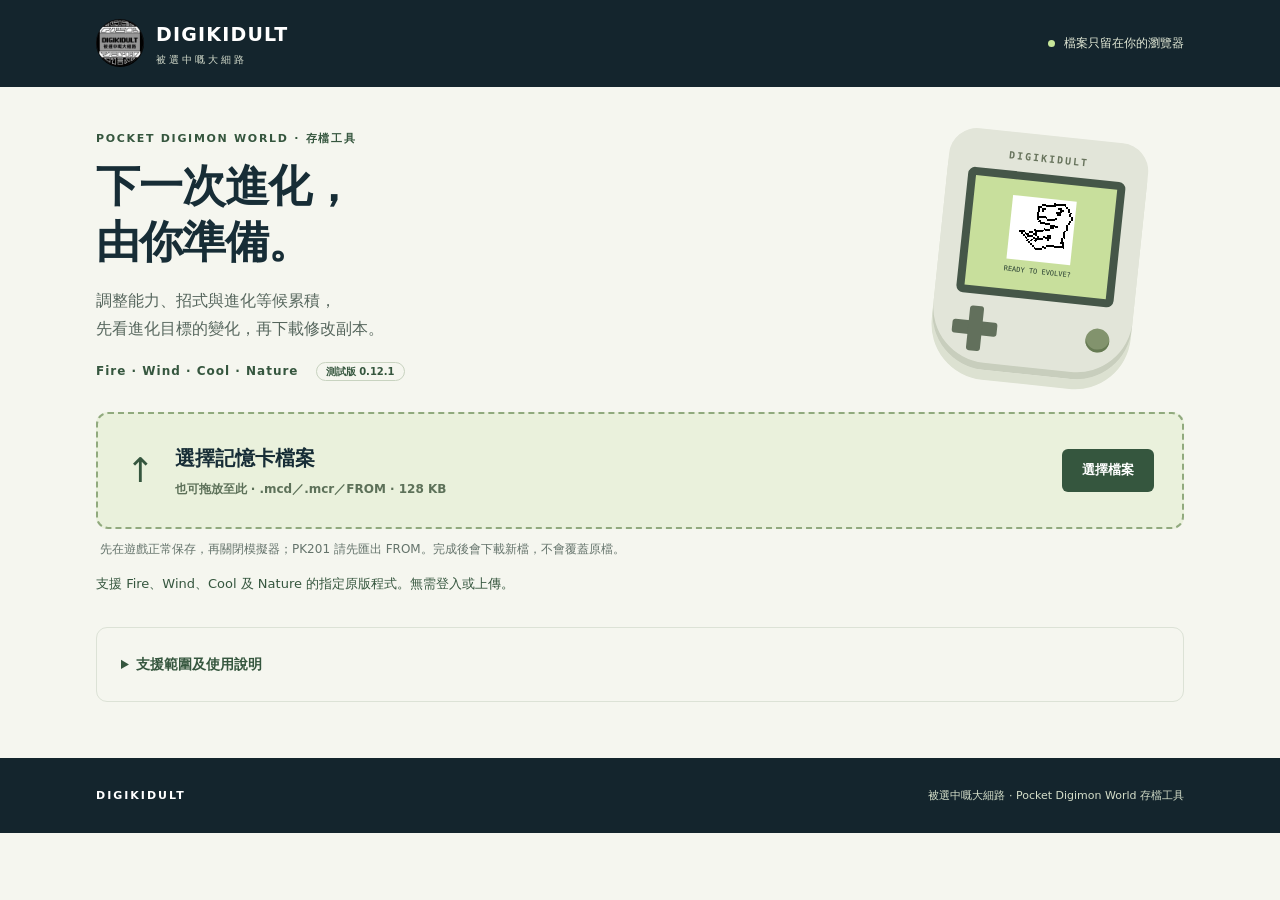
==== commit c5680821: "Add files via upload" ====
--- a/PocketDW_edit/index.html
+++ b/PocketDW_edit/index.html
@@ -4,7 +4,7 @@
 <body>
 <header class="site-header"><div class="header-inner"><a class="brand" href="#top"><img src="assets/digikidult-logo.jpg" width="48" height="48" alt="DigiKidult"><span>DIGIKIDULT<small>被選中嘅大細路</small></span></a><span class="local-pill"><span></span>檔案只留在你的瀏覽器</span></div></header>
 <main id="top">
-<section class="intro"><div><p class="eyebrow">POCKET DIGIMON WORLD · 存檔工具</p><h1>下一次進化，<br>由你準備。</h1><p class="intro-copy">調整能力、招式與進化等候累積，<br class="desktop-break">先看進化目標的變化，再下載修改副本。</p><p class="versions">Fire · Wind · Cool · Nature <span>測試版 0.12</span></p></div><div class="pocket" aria-hidden="true"><div class="pocket-top">DIGIKIDULT</div><div class="screen"><img src="assets/IMG1_003-portrait.png" alt=""><span>READY TO EVOLVE?</span></div><div class="controls"><i></i><b></b></div></div></section>
+<section class="intro"><div><p class="eyebrow">POCKET DIGIMON WORLD · 存檔工具</p><h1>下一次進化，<br>由你準備。</h1><p class="intro-copy">調整能力、招式與進化等候累積，<br class="desktop-break">先看進化目標的變化，再下載修改副本。</p><p class="versions">Fire · Wind · Cool · Nature <span>測試版 0.12.1</span></p></div><div class="pocket" aria-hidden="true"><div class="pocket-top">DIGIKIDULT</div><div class="screen"><img src="assets/IMG1_003-portrait.png" alt=""><span>READY TO EVOLVE?</span></div><div class="controls"><i></i><b></b></div></div></section>
 <section id="upload-section" aria-labelledby="upload-title"><h2 class="sr-only" id="upload-title">讀取存檔</h2><label class="drop-zone" id="drop-zone"><input id="file-input" type="file" aria-label="選擇記憶卡檔案"><span class="upload-icon" aria-hidden="true">↑</span><span><strong id="upload-label">選擇記憶卡檔案</strong><small>也可拖放至此 · .mcd／.mcr／FROM · 128 KB</small></span><span class="file-cta">選擇檔案</span></label><p class="upload-help">先在遊戲正常保存，再關閉模擬器；PK201 請先匯出 FROM。完成後會下載新檔，不會覆蓋原檔。</p></section>
 <p id="status" class="status" role="status" aria-live="polite">支援 Fire、Wind、Cool 及 Nature 的指定原版程式。無需登入或上傳。</p><div id="load-error" class="notice error" role="alert" hidden></div>
 <section id="workspace" hidden>
@@ -12,7 +12,7 @@
 <div id="readonly-notice" class="notice" hidden><strong>這份卡檔暫時只能檢視</strong><ul id="readonly-reasons"></ul></div>
 <p id="batch-summary" class="notice small" role="status"></p><div class="editor-layout"><aside class="partners"><div class="section-label"><span>01</span><h2>選擇夥伴</h2></div><div id="slot-list" role="group" aria-label="夥伴槽"></div><p class="aside-note">幼年期仍會顯示成長路線的參考圖像。五個位置可分別準備同版本進化，包含休止中的夥伴。直接更換仍只限活動夥伴；活動切換及身份資料暫不開放。</p></aside>
 <div class="editor-main"><div class="partner-heading"><div><p id="partner-context" class="eyebrow"></p><h2 id="partner-name"></h2><p id="partner-ja" lang="ja"></p></div><button id="reset-slot" class="text-button" type="button">還原這位夥伴</button></div>
-<section class="panel evolution-panel" aria-labelledby="prepare-title"><div class="panel-heading"><h3 id="prepare-title">回到 PS1 正式進化</h3><span class="tag accent">四版自動配好條件</span></div><p>只列目前種類在原版直接相連的下一階，不會跳級或跨版本。選好目標後，工具會一併配好能力、時間、合體屬性／次數、心情、參戰及照顧紀錄。</p><label>準備進化成<select id="prepare-select"></select></label><label class="preparation-mode-label">配搭方式<select id="prepare-mode"><option value="minimal">改動最少</option><option value="keepStats">盡量保留能力</option></select></label><p class="field-note">「改動最少」可降低能力以避開其他路線；「盡量保留能力」只保留或提高六項能力，無可用方案時會提示，不會自行降能力。兩種方式都會自動配好所需合體及照顧紀錄。</p><p id="prepare-lock" class="notice small" hidden></p><button id="prepare-apply" class="button secondary" type="button">自動配好進化條件</button> <button id="prepare-cancel" class="text-button" type="button" hidden>取消進化準備標記</button><p id="prepare-status" class="field-note" role="status"></p><details><summary>查看建議方案：所需／目前／套用後</summary><div id="prepare-requirements" class="requirement-list"></div></details><p class="field-note">比較同一配對的不同達成方法，按所選方式配搭。會自動修改所需合體及照顧紀錄，不代表在遊戲實際完成過合體。已有育成時間不會降低；不需要更換用資源包。</p><p class="notice small">四版 125 組指定配對的原版條件及優先次序已研究。四版六組抽樣已通過 PS1 進化、保存及重開，涵蓋合體屬性、次數、照顧紀錄及替代方法。其餘配對、同卡多夥伴切換及新保留能力方案尚未逐項實際遊玩驗收，請用副本測試；詳見使用說明。</p><details><summary>如何使用及撤回？</summary><p>套用後先看下方「核對修改」，下載副本並在 PS1 遊戲選「進化」確認。可先為卡內其他同版本夥伴設定目標，一次下載；回 PS1 逐隻切換、讓遊戲更新配套，再確認進化。完成保存，再載入新存檔才可準備下一階。種類、程式、圖像及對話會保留，由遊戲正式處理進化；不能與直接更換同時套用。</p><p>取消標記只撤回方案補足的育成時間，其餘已套用數值仍保留；完全撤回請按「還原這位夥伴」。幼年期、離家、待確認招式、特殊生命或生命結束範圍不提供方案。</p></details></section>
+<section class="panel evolution-panel" aria-labelledby="prepare-title"><div class="panel-heading"><h3 id="prepare-title">回到 PS1 正式進化</h3><span class="tag accent">四版自動配好條件</span></div><p>只列目前種類在原版直接相連的下一階，不會跳級或跨版本。選好目標後，工具會一併配好能力、時間、合體屬性／次數、心情、參戰及照顧紀錄。</p><label>準備進化成<select id="prepare-select"></select></label><label class="preparation-mode-label">配搭方式<select id="prepare-mode"><option value="minimal">改動最少</option><option value="keepStats">盡量保留能力</option></select></label><p class="field-note">「改動最少」可降低能力以避開其他路線；「盡量保留能力」只保留或提高六項能力，無可用方案時會提示，不會自行降能力。兩種方式都會自動配好所需合體及照顧紀錄。</p><p id="prepare-lock" class="notice small" hidden></p><p id="prepare-impact" class="notice small" hidden></p><p id="prepare-unapplied" class="notice small" hidden></p><button id="prepare-apply" class="button secondary" type="button">自動配好進化條件</button> <button id="prepare-cancel" class="text-button" type="button" hidden>取消進化準備標記</button><p id="prepare-status" class="field-note" role="status"></p><details><summary>查看建議方案：所需／目前／套用後</summary><div id="prepare-requirements" class="requirement-list"></div></details><p class="field-note">比較同一配對的不同達成方法，按所選方式配搭。會自動修改所需合體及照顧紀錄，不代表在遊戲實際完成過合體。已有育成時間不會降低；不需要更換用資源包。</p><p class="notice small">四版 125 組指定配對的原版條件及優先次序已研究。四版六組抽樣已通過 PS1 進化、保存及重開，涵蓋合體屬性、次數、照顧紀錄及替代方法。其餘配對、同卡多夥伴切換及新保留能力方案尚未逐項實際遊玩驗收，請用副本測試；詳見使用說明。</p><details><summary>如何使用及撤回？</summary><p>套用後先看下方「核對修改」，下載副本並在 PS1 遊戲選「進化」確認。可先為卡內其他同版本夥伴設定目標，一次下載；回 PS1 逐隻切換、讓遊戲更新配套，再確認進化。完成保存，再載入新存檔才可準備下一階。種類、程式、圖像及對話會保留，由遊戲正式處理進化；不能與直接更換同時套用。</p><p>取消標記只撤回方案補足的育成時間，其餘已套用數值仍保留；完全撤回請按「還原這位夥伴」。幼年期、離家、待確認招式、特殊生命或生命結束範圍不提供方案。</p></details></section>
 <section class="panel" aria-labelledby="replacement-title"><div class="panel-heading"><h3 id="replacement-title">直接更換數碼獸</h3><span class="tag">四版更換測試</span></div><p>保留能力、招式、年齡及對戰紀錄，更換目前夥伴的種類與圖像，需要時一併更新適用對話。這不會按原版進化重新分配能力或重設等候時間。</p><p><strong>保留的參考育成時間：</strong><span id="life-age"></span></p><p class="field-note">由遊戲內累積值換算，並非現實遊玩時長；與下方的進化等候累積是兩項不同資料。這裏只供查看，不會重設年齡。</p><p id="life-warning" class="notice small" hidden></p><label>載入相應版本的資源資料<input id="replacement-pack" type="file" accept=".json"></label><p id="replacement-pack-status" class="field-note" role="status">資源資料在本機讀取，不會上傳；公開網頁下載包不包含遊戲原始圖像。</p><p id="replacement-lock" class="notice small"></p><fieldset id="replacement-fields"><legend class="sr-only">選擇更換目標</legend><label>更換成<select id="replacement-select"></select></label><div id="replacement-preview" class="evolution-preview"></div></fieldset><p id="replacement-evolution-note" class="notice small" hidden></p><p class="field-note">支援 Fire 24 隻、Wind 21 隻、Cool 17 隻及 Nature 17 隻，會按目標配對該版本的原版對話，只可更換活動中的正常成長夥伴。四版均有代表案例通過 PK201 圖像、心情對話、保存及重開測試。Nature 以原版資源製作的參考卡起步，來源與驗收範圍見使用說明；其他目標及分支尚未逐一遊玩驗收。請用副本測試。</p></section>
 <section class="panel evolution-panel" aria-labelledby="evolution-title"><div class="panel-heading"><div><p class="eyebrow">進化準備</p><h3 id="evolution-title">進化等候累積</h3></div><span class="tag accent">重點功能</span></div><p>這是<strong>已等候的累積值</strong>，不是剩餘倒數。時間太高，有上限的路線反而會失效；其他進化條件仍然需要符合。</p><p id="wait-lock" class="notice small" hidden></p><fieldset id="wait-fields"><legend class="sr-only">調整進化等候累積</legend><div class="wait-controls"><label class="number-field">累積參考小時<span class="input-unit"><input id="wait-hours" type="number" min="0" max="48" step="any" inputmode="decimal"><span>小時</span></span></label><div class="presets" role="group" aria-label="等候時間快捷設定"><button type="button" data-wait="0">重設為 0</button><button type="button" data-wait="6">6 小時</button><button type="button" data-wait="24">24 小時</button><button type="button" data-wait="48">48 小時</button></div></div><small class="field-note">參考時間不等於現實時間。首版可設定 0–48 參考小時，涵蓋目前已知的等候條件。</small><details class="fine-adjust"><summary>精細調整原始計數</summary><label>累積計數<input id="wait-raw" type="number" min="0" max="5529600" step="1" inputmode="numeric"></label><small>原版有些上限只差 1 個計數便會失去資格。1 參考小時＝115,200 個計數。</small></details></fieldset><div class="preview-label">按目前條件，原版會選中的進化目標</div><div class="evolution-preview" id="evolution-preview" aria-live="polite"></div><p id="target-change" class="notice small" hidden></p><p class="field-note">預覽使用卡內的原版進化判定，會連同這次調整的能力及心情重新計算；不會直接更換數碼獸。</p></section>
 <section class="panel" aria-labelledby="stats-title"><div class="panel-heading"><h3 id="stats-title">能力</h3><span class="caption">最大容量及戰鬥能力</span></div><fieldset id="stats-fields"><legend class="sr-only">調整六項能力</legend><div class="stats-grid" id="stats-grid"></div></fieldset><p class="field-note">提高最大 HP／MP 後，對戰開始時會補滿。若調低至目前值以下，修改預覽會一併列出目前值的調整。</p></section>
@@ -21,7 +21,7 @@
 <section class="panel" aria-labelledby="mood-title"><div class="panel-heading"><h3 id="mood-title">心情</h3><span class="caption">原版數值 0–15</span></div><fieldset id="mood-fields"><legend class="sr-only">調整心情</legend><div class="mood-control"><input id="mood-slider" aria-label="心情值" type="range" min="0" max="15" step="1"><input id="mood-number" aria-label="精確心情值" type="number" min="0" max="15" step="1" inputmode="numeric"></div></fieldset><p class="field-note">數字越大不代表越開心。不同心情也會影響進化路線，調整後請看上方目標預覽。</p></section>
 <section class="panel" aria-labelledby="moves-title"><div class="panel-heading"><h3 id="moves-title">已學招式</h3><span id="move-count" class="tag"></span></div><p id="pending-note" class="notice small" hidden>有新招式尚待處理。請先在遊戲中確認或取消，再正常保存及重新讀取卡檔；其他項目仍可調整。</p><fieldset id="move-fields"><legend class="sr-only">調整已學招式</legend><div id="move-list" class="move-list"></div><div class="move-add"><label>搜尋招式<input id="move-search" type="search" placeholder="中文、日文或編號"></label><label class="move-select-label">新增招式<select id="move-select"></select></label><button id="add-move" class="button secondary" type="button">加入</button></div></fieldset><p class="field-note">只列共通及這位夥伴目前屬性的招式，最多 8 招。中文為閱讀譯名，日文保留對照；自學智力門檻供參考。</p></section>
 </div></div>
-<section class="review panel" aria-labelledby="review-title"><div class="section-label"><span>02</span><h2 id="review-title">核對修改</h2></div><p id="review-summary">尚未有改動。</p><div id="edit-error" class="notice error" role="alert" hidden></div><div id="change-list"></div><div class="download-row"><button id="reset-all" class="text-button" type="button">還原全部修改</button><button id="export-btn" class="button primary" type="button" disabled>下載修改版卡檔 <span aria-hidden="true">↓</span></button></div><p class="field-note">輸出會重新驗證，只改預覽列出的項目。下載後請用副本在模擬器載入、保存，再退出重開核對。</p><p id="download-status" role="status" aria-live="polite"></p></section>
+<section class="review panel" aria-labelledby="review-title"><div class="section-label"><span>02</span><h2 id="review-title">核對修改</h2></div><p id="review-summary">尚未有改動。</p><div id="edit-error" class="notice error" role="alert" hidden></div><button id="review-error-jump" class="text-button" type="button" hidden></button><div id="change-list"></div><div class="download-row"><button id="reset-all" class="text-button" type="button">還原全部修改</button><button id="export-btn" class="button primary" type="button" disabled>下載修改版卡檔 <span aria-hidden="true">↓</span></button></div><p class="field-note">輸出會重新驗證，只改預覽列出的項目。下載後請用副本在模擬器載入、保存，再退出重開核對。</p><p id="download-status" role="status" aria-live="polite"></p></section>
 </section>
 <details class="help panel"><summary>支援範圍及使用說明</summary><p>支援已驗證的 128 KB 原始記憶卡、15 格 MCX0 遊戲檔，以及 Fire、Wind、Cool、Nature 的指定原版程式。其他版本只供檢視；不支援把單一存檔匯出檔、即時快照或光碟映像當作卡檔。</p><p>卡檔在本機瀏覽器處理，不會上傳。身份、姓名、未明旗標、遊戲程式會保留；合體及照顧紀錄只有在專用欄位明確修改時才會變更；直接更換時更新目標圖像，並按需要同步適用對話。不提供強制進化；直接更換只限已列明的測試範圍。</p><p>這是測試版：已進行原版程式判定及檔案檢查；部分更換案例已完成遊玩、保存及重開測試；其餘目標及全部分支仍需驗收。<a href="README.md">閱讀驗證及版本說明</a></p></details>
 <noscript><p class="notice">請啟用 JavaScript 才能使用本機存檔工具。</p></noscript>
--- a/PocketDW_edit/style.css
+++ b/PocketDW_edit/style.css
@@ -11,3 +11,5 @@
 @media(max-width:620px){#slot-list{display:grid;grid-template-columns:repeat(2,minmax(0,1fr));overflow:visible;gap:8px}.slot-button{width:auto;min-width:0;min-height:120px;margin:0}.slot-button img{width:30px;height:30px}.slot-target img{width:22px;height:22px}.slot-button strong{font-size:12px}.slot-position{font-size:10px}}
 
 @media(min-width:621px){.partners{max-height:calc(100vh - 40px);overflow-y:auto;padding-right:4px}}
+
+.review-partner{border:1px solid #cbd8bd;border-radius:8px;background:#f9fbf5;padding:14px;margin:12px 0}.review-partner>summary{display:flex;justify-content:space-between;gap:12px;cursor:pointer;font-size:14px;font-weight:750}.review-partner>summary small{display:block;font-size:11px;font-weight:400;color:var(--muted)}.review-partner>summary>b{font-size:11px;white-space:nowrap}.review-partner .change-row:last-child{border-bottom:0}@media(max-width:620px){.review-partner{padding:11px}.review-partner>summary{font-size:12px}.review-partner>summary small{font-size:10px}}
